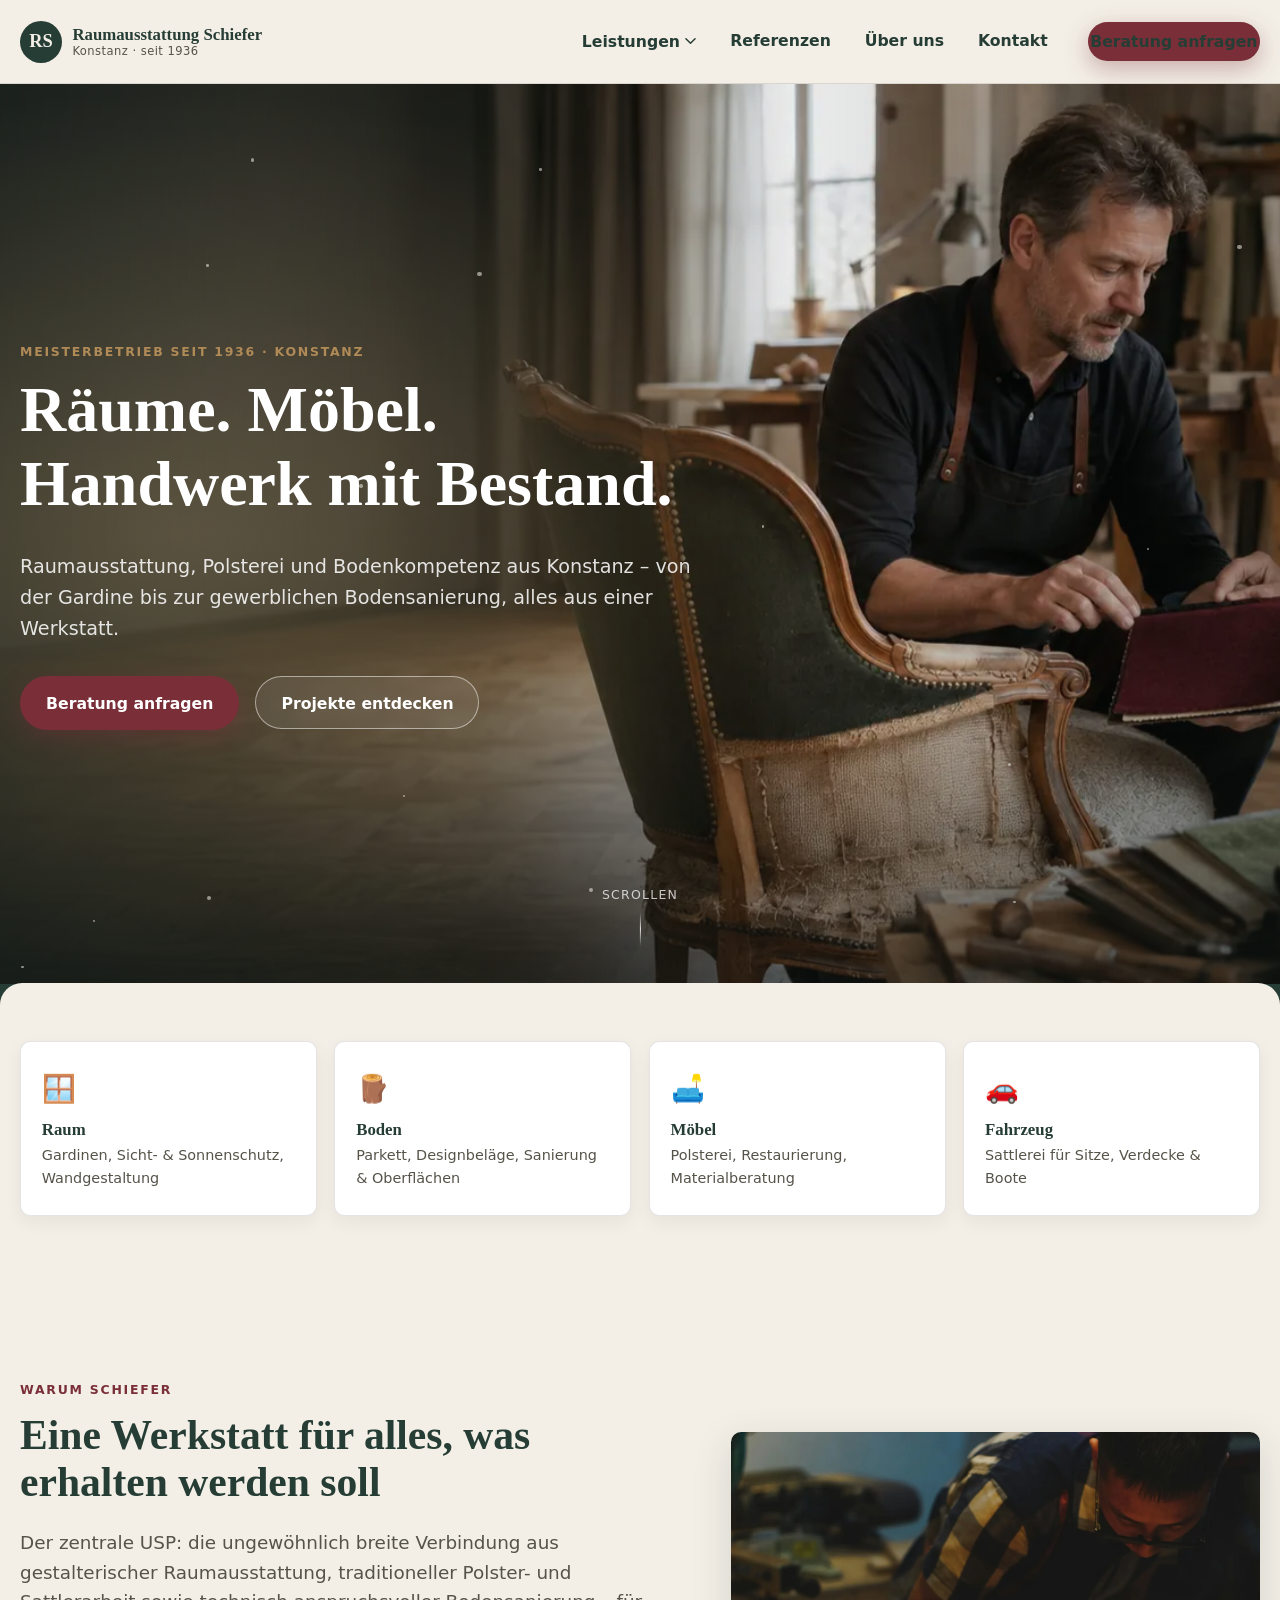
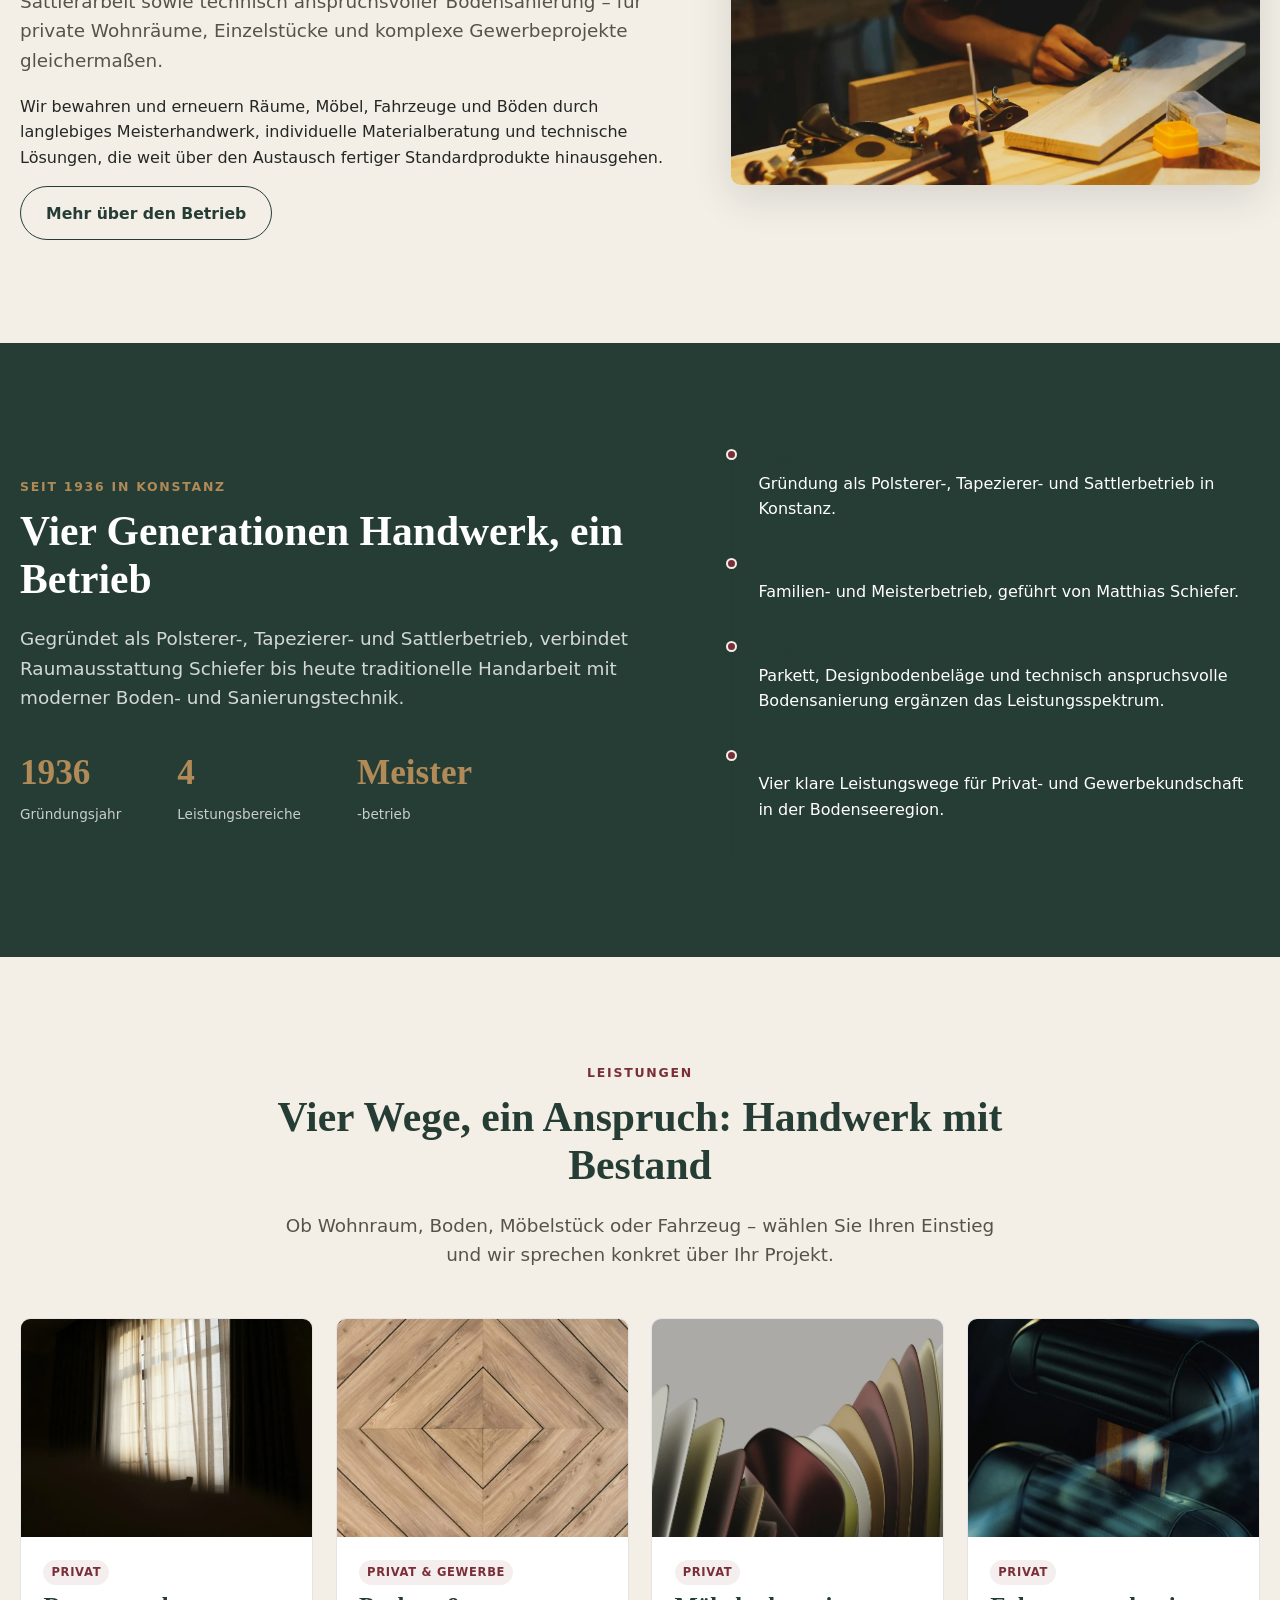
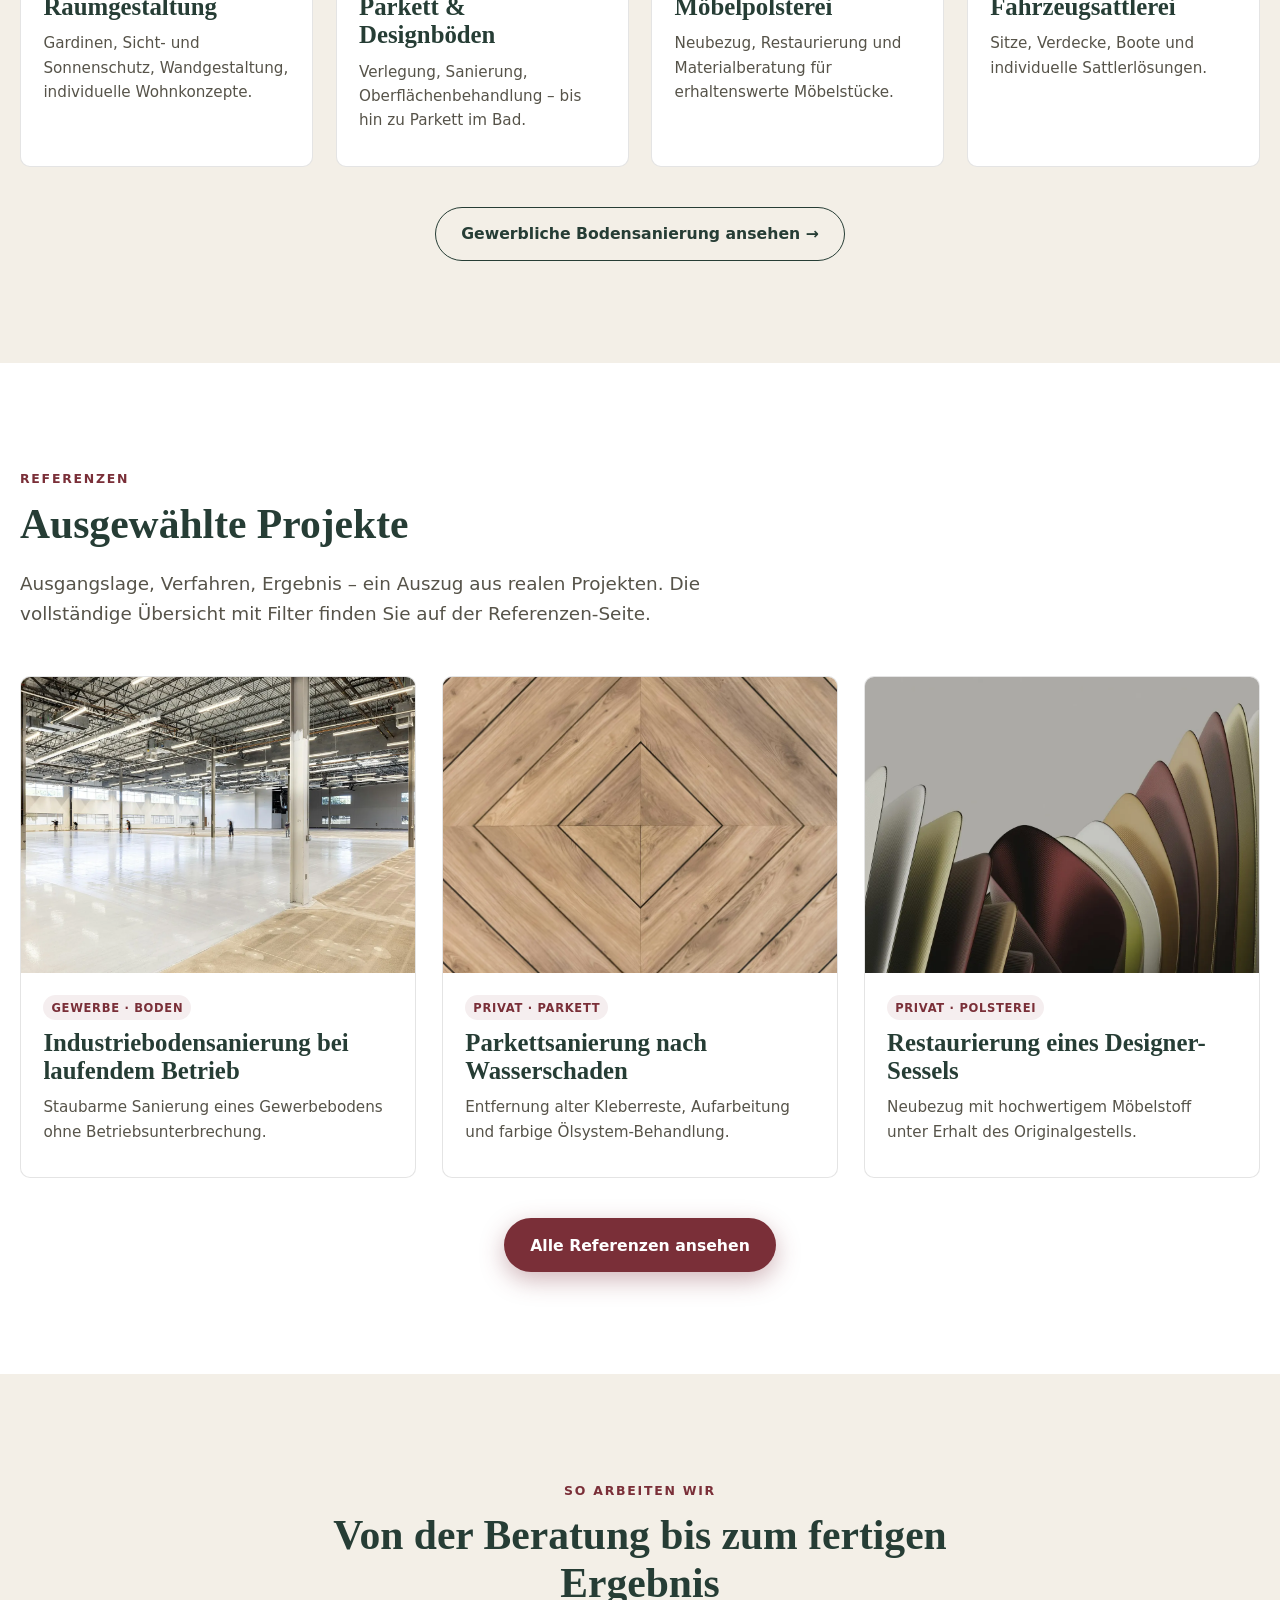
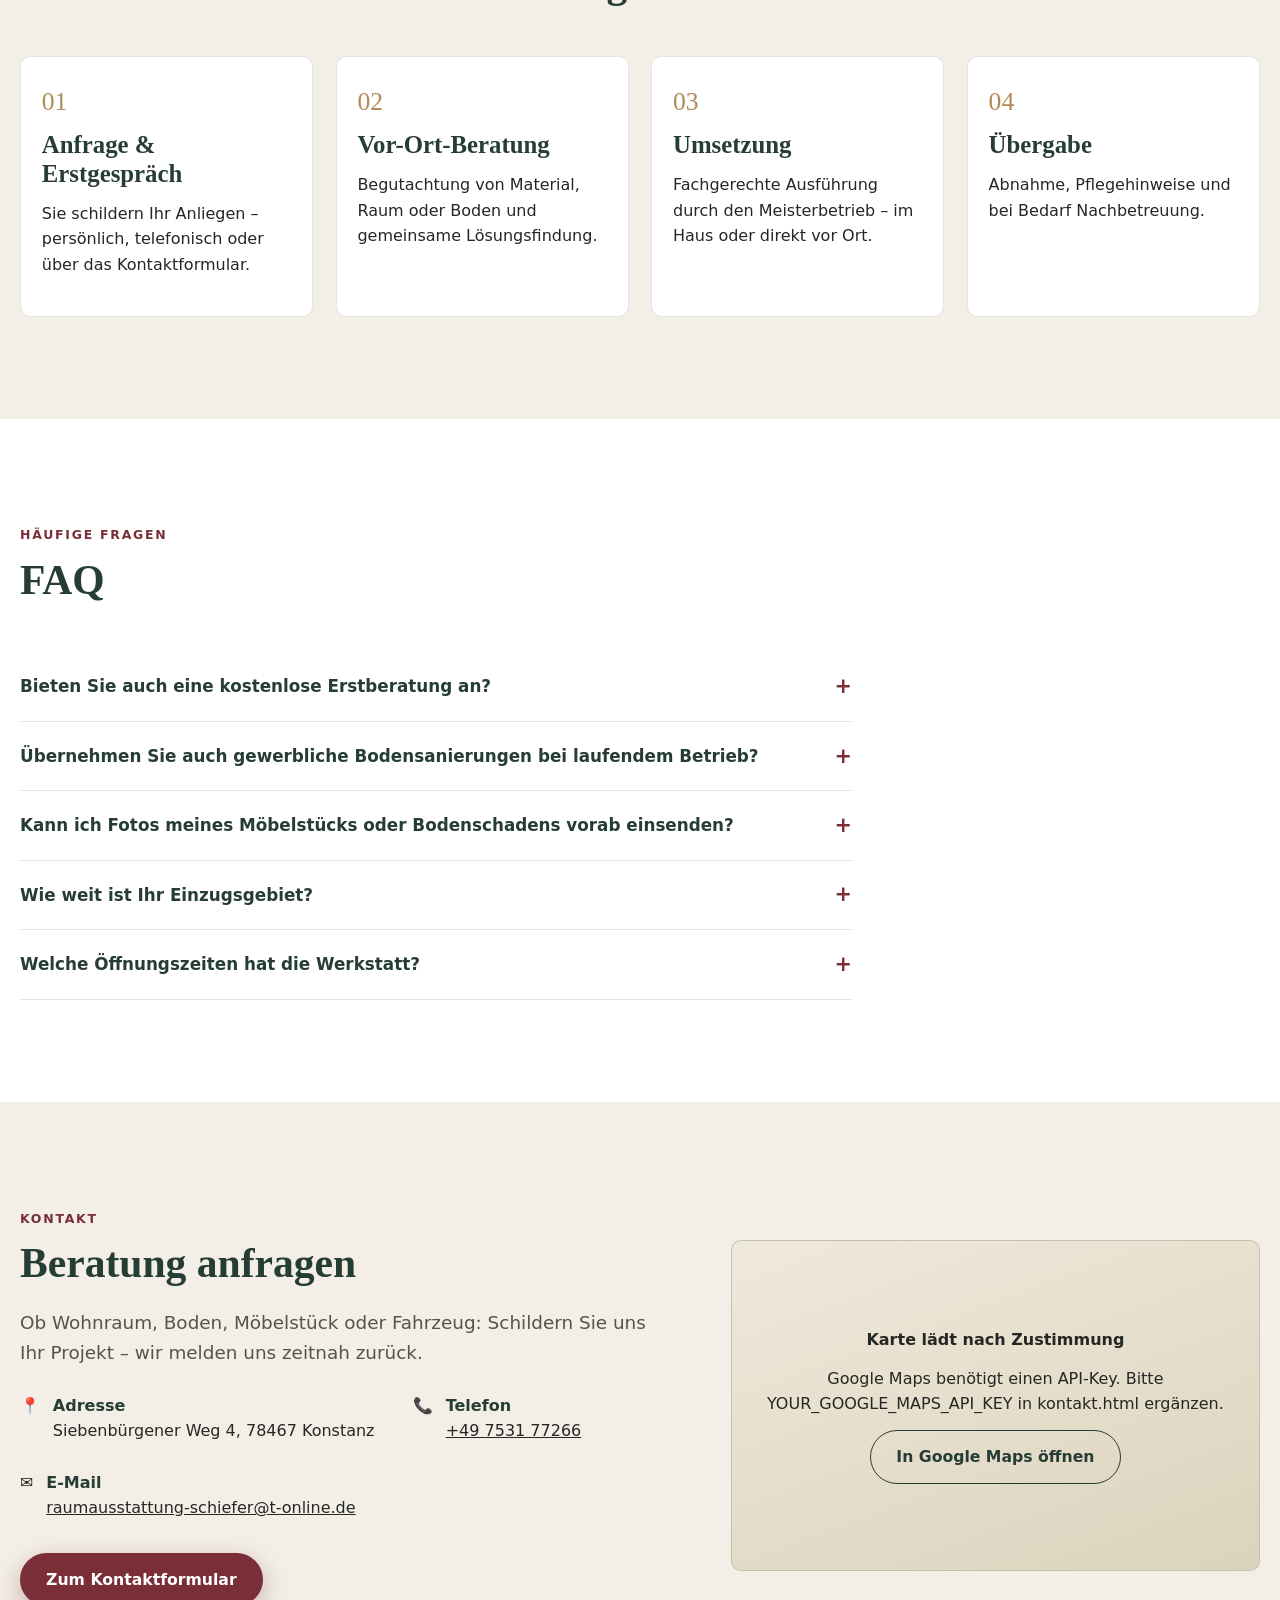
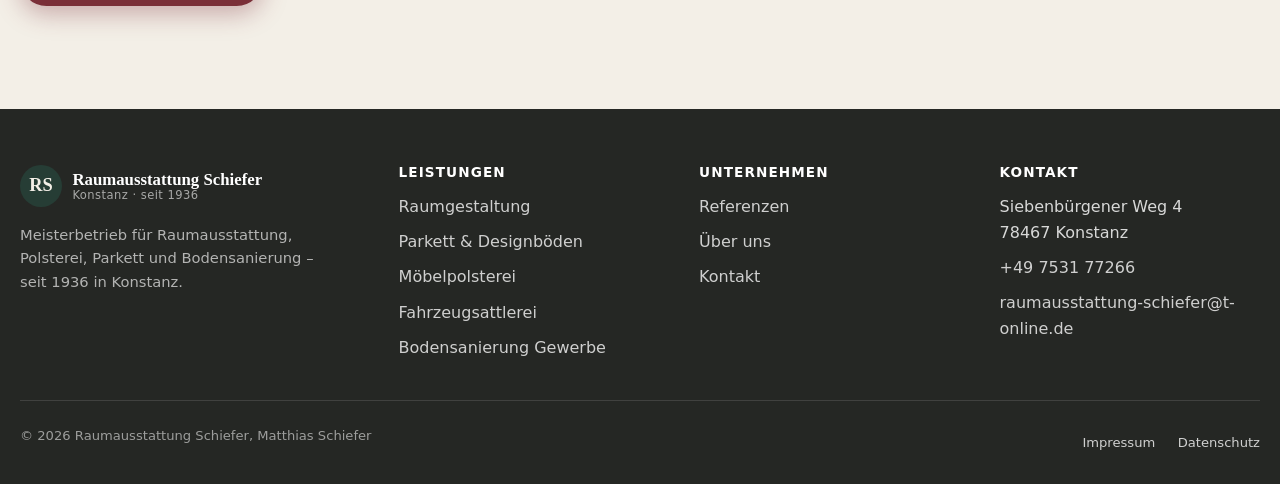
==== index.html @ 358d0078 "Initial commit: Raumausstattung Schiefer Website Statische Website (HTML/CSS/Vanilla JS) für Raumaus" ====
<!doctype html>
<html lang="de">
<head>
<meta charset="UTF-8">
<meta name="viewport" content="width=device-width, initial-scale=1">
<title>Raumausstattung Schiefer Konstanz | Raum, Boden, Polsterei &amp; Fahrzeug seit 1936</title>
<meta name="description" content="Meisterbetrieb in Konstanz seit 1936: Raumausstattung, Parkett &amp; Designböden, Möbelpolsterei, Fahrzeugsattlerei und Bodensanierung für Gewerbe. Beratung anfragen.">
<link rel="canonical" href="https://raumausstattung-schiefer.aurora-innovations.de/">
<meta property="og:type" content="website">
<meta property="og:title" content="Raumausstattung Schiefer Konstanz | Handwerk mit Bestand seit 1936">
<meta property="og:description" content="Raumausstattung, Parkett &amp; Designböden, Möbelpolsterei, Fahrzeugsattlerei und Bodensanierung für Gewerbe – aus Konstanz, seit 1936.">
<meta property="og:url" content="https://raumausstattung-schiefer.aurora-innovations.de/">
<meta property="og:image" content="https://raumausstattung-schiefer.aurora-innovations.de/assets/img/hero-werkstatt.webp">
<meta property="og:locale" content="de_DE">
<meta name="theme-color" content="#263D35">
<link rel="stylesheet" href="css/style.css">
<script type="application/ld+json">
{
  "@context": "https://schema.org",
  "@type": "LocalBusiness",
  "name": "Raumausstattung Schiefer",
  "founder": "Matthias Schiefer",
  "foundingDate": "1936",
  "image": "https://raumausstattung-schiefer.aurora-innovations.de/assets/img/hero-werkstatt.webp",
  "url": "https://raumausstattung-schiefer.aurora-innovations.de/",
  "telephone": "+49 7531 77266",
  "email": "raumausstattung-schiefer@t-online.de",
  "address": {
    "@type": "PostalAddress",
    "streetAddress": "Siebenbürgener Weg 4",
    "postalCode": "78467",
    "addressLocality": "Konstanz",
    "addressCountry": "DE"
  },
  "priceRange": "$$",
  "areaServed": "Konstanz und Bodenseeregion"
}
</script>
</head>
<body>
<a class="skip-link" href="#main">Zum Inhalt springen</a>

<header class="site-header">
  <div class="container">
    <a class="brand" href="index.html" aria-label="Raumausstattung Schiefer – Startseite">
      <span class="brand-mark" aria-hidden="true">RS</span>
      <span class="brand-text"><strong>Raumausstattung Schiefer</strong><span>Konstanz · seit 1936</span></span>
    </a>
    <nav class="main-nav" id="primary-navigation" data-open="false" aria-label="Hauptnavigation">
      <div class="nav-inner">
        <ul>
          <li class="nav-dropdown" data-open="false">
            <button type="button" class="nav-dropdown-toggle" aria-expanded="false" aria-controls="leistungen-panel">
              Leistungen
              <svg viewBox="0 0 12 8" aria-hidden="true"><path d="M1 1l5 5 5-5" fill="none" stroke="currentColor" stroke-width="1.6" stroke-linecap="round" stroke-linejoin="round"/></svg>
            </button>
            <ul class="nav-dropdown-panel" id="leistungen-panel">
              <li><a href="raumgestaltung.html">Raumgestaltung</a></li>
              <li><a href="parkett-designboeden.html">Parkett &amp; Designböden</a></li>
              <li><a href="moebelpolsterei.html">Möbelpolsterei</a></li>
              <li><a href="fahrzeugsattlerei.html">Fahrzeugsattlerei</a></li>
              <li><a href="bodensanierung-gewerbe.html">Bodensanierung für Gewerbe</a></li>
            </ul>
          </li>
          <li><a href="referenzen.html">Referenzen</a></li>
          <li><a href="ueber-uns.html">Über uns</a></li>
          <li><a href="kontakt.html">Kontakt</a></li>
        </ul>
        <div class="nav-cta"><a class="btn btn-primary" href="kontakt.html">Beratung anfragen</a></div>
      </div>
    </nav>
    <button type="button" class="nav-toggle" aria-expanded="false" aria-controls="primary-navigation" aria-label="Menü öffnen"><span></span></button>
  </div>
</header>

<main id="main">

  <!-- ===================== HERO ===================== -->
  <section class="hero" data-hero aria-label="Einführung">
    <div class="hero-stage">
      <div class="hero-media">
        <picture>
          <source srcset="assets/img/hero-werkstatt-mobile.webp" media="(max-width: 780px)">
          <source srcset="assets/img/hero-werkstatt.webp" type="image/webp">
          <img src="assets/img/hero-werkstatt.png" alt="Ein Raumausstatter bespricht mit einer Kundin Stoffmuster an einem handwerklich aufgearbeiteten Sessel in einer lichtdurchfluteten Werkstatt mit Parkettboden." width="1672" height="941" fetchpriority="high">
        </picture>
      </div>
      <div class="hero-scrim" aria-hidden="true"></div>
      <div class="hero-lightsweep" aria-hidden="true"></div>
      <div class="hero-particles" aria-hidden="true"></div>

      <div class="hero-content">
        <div class="container">
          <div class="hero-text">
            <span class="eyebrow">Meisterbetrieb seit 1936 · Konstanz</span>
            <h1>Räume. Möbel. Handwerk mit Bestand.</h1>
            <p class="lede">Raumausstattung, Polsterei und Bodenkompetenz aus Konstanz – von der Gardine bis zur gewerblichen Bodensanierung, alles aus einer Werkstatt.</p>
            <div class="hero-actions">
              <a class="btn btn-primary" href="kontakt.html">Beratung anfragen</a>
              <a class="btn btn-on-dark" href="referenzen.html">Projekte entdecken</a>
            </div>
          </div>
        </div>
      </div>

      <div class="hero-scroll-cue" aria-hidden="true">
        <span>Scrollen</span>
        <span class="line"></span>
      </div>
    </div>

    <div class="hero-entries">
      <div class="container">
        <div class="entry-grid">
          <a class="entry-card" href="raumgestaltung.html">
            <span class="icon" aria-hidden="true">🪟</span>
            <h3>Raum</h3>
            <p>Gardinen, Sicht- &amp; Sonnenschutz, Wandgestaltung</p>
          </a>
          <a class="entry-card" href="parkett-designboeden.html">
            <span class="icon" aria-hidden="true">🪵</span>
            <h3>Boden</h3>
            <p>Parkett, Designbeläge, Sanierung &amp; Oberflächen</p>
          </a>
          <a class="entry-card" href="moebelpolsterei.html">
            <span class="icon" aria-hidden="true">🛋️</span>
            <h3>Möbel</h3>
            <p>Polsterei, Restaurierung, Materialberatung</p>
          </a>
          <a class="entry-card" href="fahrzeugsattlerei.html">
            <span class="icon" aria-hidden="true">🚗</span>
            <h3>Fahrzeug</h3>
            <p>Sattlerei für Sitze, Verdecke &amp; Boote</p>
          </a>
        </div>
      </div>
    </div>
  </section>

  <!-- ===================== USP / MISSION ===================== -->
  <section aria-labelledby="mission-heading">
    <div class="container grid-2">
      <div>
        <span class="eyebrow">Warum Schiefer</span>
        <h2 id="mission-heading">Eine Werkstatt für alles, was erhalten werden soll</h2>
        <p class="lede">Der zentrale USP: die ungewöhnlich breite Verbindung aus gestalterischer Raumausstattung, traditioneller Polster- und Sattlerarbeit sowie technisch anspruchsvoller Bodensanierung – für private Wohnräume, Einzelstücke und komplexe Gewerbeprojekte gleichermaßen.</p>
        <p>Wir bewahren und erneuern Räume, Möbel, Fahrzeuge und Böden durch langlebiges Meisterhandwerk, individuelle Materialberatung und technische Lösungen, die weit über den Austausch fertiger Standardprodukte hinausgehen.</p>
        <a class="btn btn-secondary" href="ueber-uns.html">Mehr über den Betrieb</a>
      </div>
      <div class="media-col">
        <img src="assets/img/werkstatt-handwerk.webp" alt="Werkbank mit Holzwerkzeug in einer Schreiner- und Polsterwerkstatt" width="1600" height="1066" loading="lazy">
      </div>
    </div>
  </section>

  <!-- ===================== HISTORIE / STATS ===================== -->
  <section class="band" aria-labelledby="historie-heading">
    <div class="container grid-2">
      <div>
        <span class="eyebrow" style="color: var(--color-messing);">Seit 1936 in Konstanz</span>
        <h2 id="historie-heading">Vier Generationen Handwerk, ein Betrieb</h2>
        <p class="lede">Gegründet als Polsterer-, Tapezierer- und Sattlerbetrieb, verbindet Raumausstattung Schiefer bis heute traditionelle Handarbeit mit moderner Boden- und Sanierungstechnik.</p>
        <div class="stat-row">
          <div class="stat"><strong>1936</strong><span>Gründungsjahr</span></div>
          <div class="stat"><strong>4</strong><span>Leistungsbereiche</span></div>
          <div class="stat"><strong>Meister</strong><span>-betrieb</span></div>
        </div>
      </div>
      <ul class="timeline">
        <li><strong>1936</strong>Gründung als Polsterer-, Tapezierer- und Sattlerbetrieb in Konstanz.</li>
        <li><strong>Bis heute</strong>Familien- und Meisterbetrieb, geführt von Matthias Schiefer.</li>
        <li><strong>Erweiterung</strong>Parkett, Designbodenbeläge und technisch anspruchsvolle Bodensanierung ergänzen das Leistungsspektrum.</li>
        <li><strong>Heute</strong>Vier klare Leistungswege für Privat- und Gewerbekundschaft in der Bodenseeregion.</li>
      </ul>
    </div>
  </section>

  <!-- ===================== LEISTUNGEN ÜBERSICHT ===================== -->
  <section aria-labelledby="leistungen-heading">
    <div class="container">
      <div class="section-head center">
        <span class="eyebrow">Leistungen</span>
        <h2 id="leistungen-heading">Vier Wege, ein Anspruch: Handwerk mit Bestand</h2>
        <p class="lede" style="margin-inline:auto;">Ob Wohnraum, Boden, Möbelstück oder Fahrzeug – wählen Sie Ihren Einstieg und wir sprechen konkret über Ihr Projekt.</p>
      </div>
      <div class="grid-4">
        <a class="card" href="raumgestaltung.html">
          <img src="assets/img/raumgestaltung-vorhang.webp" alt="Sonnenlicht fällt durch transparente Gardinen in einem Wohnraum" width="1600" height="1066" loading="lazy">
          <div class="card-body">
            <span class="card-tag">Privat</span>
            <h3>Raumgestaltung</h3>
            <p>Gardinen, Sicht- und Sonnenschutz, Wandgestaltung, individuelle Wohnkonzepte.</p>
          </div>
        </a>
        <a class="card" href="parkett-designboeden.html">
          <img src="assets/img/parkett-detail.webp" alt="Detailaufnahme eines gepflegten Parkettbodens im Fischgrätmuster" width="1600" height="2400" loading="lazy">
          <div class="card-body">
            <span class="card-tag">Privat &amp; Gewerbe</span>
            <h3>Parkett &amp; Designböden</h3>
            <p>Verlegung, Sanierung, Oberflächenbehandlung – bis hin zu Parkett im Bad.</p>
          </div>
        </a>
        <a class="card" href="moebelpolsterei.html">
          <img src="assets/img/polsterei-stoffmuster.webp" alt="Ausgebreitete Stoffmuster in warmen Farbtönen für die Möbelpolsterei" width="1600" height="900" loading="lazy">
          <div class="card-body">
            <span class="card-tag">Privat</span>
            <h3>Möbelpolsterei</h3>
            <p>Neubezug, Restaurierung und Materialberatung für erhaltenswerte Möbelstücke.</p>
          </div>
        </a>
        <a class="card" href="fahrzeugsattlerei.html">
          <img src="assets/img/fahrzeugsattlerei-leder.webp" alt="Detailaufnahme eines Leder-Fahrzeugsitzes mit Holzintarsie" width="1600" height="2400" loading="lazy">
          <div class="card-body">
            <span class="card-tag">Privat</span>
            <h3>Fahrzeugsattlerei</h3>
            <p>Sitze, Verdecke, Boote und individuelle Sattlerlösungen.</p>
          </div>
        </a>
      </div>
      <div class="text-center" style="margin-top:2.5rem;">
        <a class="btn btn-secondary" href="bodensanierung-gewerbe.html">Gewerbliche Bodensanierung ansehen →</a>
      </div>
    </div>
  </section>

  <!-- ===================== AUSGEWÄHLTE PROJEKTE ===================== -->
  <section class="band-alt" aria-labelledby="projekte-heading">
    <div class="container">
      <div class="section-head">
        <span class="eyebrow">Referenzen</span>
        <h2 id="projekte-heading">Ausgewählte Projekte</h2>
        <p class="lede">Ausgangslage, Verfahren, Ergebnis – ein Auszug aus realen Projekten. Die vollständige Übersicht mit Filter finden Sie auf der Referenzen-Seite.</p>
      </div>
      <div class="grid-3">
        <div class="card">
          <img src="assets/img/bodensanierung-gewerbe.webp" alt="Leerer, sanierter Gewerbeboden mit glatter Oberfläche in einer Halle" width="1600" height="1067" loading="lazy">
          <div class="card-body">
            <span class="card-tag">Gewerbe · Boden</span>
            <h3>Industriebodensanierung bei laufendem Betrieb</h3>
            <p>Staubarme Sanierung eines Gewerbebodens ohne Betriebsunterbrechung.</p>
          </div>
        </div>
        <div class="card">
          <img src="assets/img/parkett-detail.webp" alt="Saniertes Parkett mit gleichmäßiger Oberflächenbehandlung" width="1600" height="2400" loading="lazy">
          <div class="card-body">
            <span class="card-tag">Privat · Parkett</span>
            <h3>Parkettsanierung nach Wasserschaden</h3>
            <p>Entfernung alter Kleberreste, Aufarbeitung und farbige Ölsystem-Behandlung.</p>
          </div>
        </div>
        <div class="card">
          <img src="assets/img/polsterei-stoffmuster.webp" alt="Stoffmuster für die Neubespannung eines klassischen Sessels" width="1600" height="900" loading="lazy">
          <div class="card-body">
            <span class="card-tag">Privat · Polsterei</span>
            <h3>Restaurierung eines Designer-Sessels</h3>
            <p>Neubezug mit hochwertigem Möbelstoff unter Erhalt des Originalgestells.</p>
          </div>
        </div>
      </div>
      <div class="text-center" style="margin-top:2.5rem;">
        <a class="btn btn-primary" href="referenzen.html">Alle Referenzen ansehen</a>
      </div>
    </div>
  </section>

  <!-- ===================== ABLAUF ===================== -->
  <section aria-labelledby="ablauf-heading">
    <div class="container">
      <div class="section-head center">
        <span class="eyebrow">So arbeiten wir</span>
        <h2 id="ablauf-heading">Von der Beratung bis zum fertigen Ergebnis</h2>
      </div>
      <div class="steps">
        <div class="step"><h3>Anfrage &amp; Erstgespräch</h3><p>Sie schildern Ihr Anliegen – persönlich, telefonisch oder über das Kontaktformular.</p></div>
        <div class="step"><h3>Vor-Ort-Beratung</h3><p>Begutachtung von Material, Raum oder Boden und gemeinsame Lösungsfindung.</p></div>
        <div class="step"><h3>Umsetzung</h3><p>Fachgerechte Ausführung durch den Meisterbetrieb – im Haus oder direkt vor Ort.</p></div>
        <div class="step"><h3>Übergabe</h3><p>Abnahme, Pflegehinweise und bei Bedarf Nachbetreuung.</p></div>
      </div>
    </div>
  </section>

  <!-- ===================== FAQ ===================== -->
  <section class="band-alt" aria-labelledby="faq-heading">
    <div class="container">
      <div class="section-head">
        <span class="eyebrow">Häufige Fragen</span>
        <h2 id="faq-heading">FAQ</h2>
      </div>
      <div class="faq-list">
        <details class="faq-item">
          <summary>Bieten Sie auch eine kostenlose Erstberatung an?<span class="plus" aria-hidden="true">+</span></summary>
          <p>Ein erstes telefonisches oder persönliches Gespräch zur Einschätzung Ihres Anliegens ist möglich. Details und Konditionen zur Vor-Ort-Beratung klären wir individuell im Erstkontakt.</p>
        </details>
        <details class="faq-item">
          <summary>Übernehmen Sie auch gewerbliche Bodensanierungen bei laufendem Betrieb?<span class="plus" aria-hidden="true">+</span></summary>
          <p>Ja, staubarme und teils abschnittsweise Sanierungsverfahren ermöglichen Arbeiten bei laufendem Geschäftsbetrieb. Details besprechen wir im Rahmen der <a href="bodensanierung-gewerbe.html">gewerblichen Bodensanierung</a>.</p>
        </details>
        <details class="faq-item">
          <summary>Kann ich Fotos meines Möbelstücks oder Bodenschadens vorab einsenden?<span class="plus" aria-hidden="true">+</span></summary>
          <p>Ja, im <a href="kontakt.html">Kontaktformular</a> steht ein optionales Upload-Feld für Fotos oder Pläne zur Verfügung.</p>
        </details>
        <details class="faq-item">
          <summary>Wie weit ist Ihr Einzugsgebiet?<span class="plus" aria-hidden="true">+</span></summary>
          <p>Unser Schwerpunkt liegt in Konstanz und der Bodenseeregion. Größere Gewerbeprojekte besprechen wir auf Anfrage auch überregional.</p>
        </details>
        <details class="faq-item">
          <summary>Welche Öffnungszeiten hat die Werkstatt?<span class="plus" aria-hidden="true">+</span></summary>
          <p>Termine vereinbaren wir nach individueller Absprache. Verbindliche Öffnungszeiten befinden sich aktuell in Abstimmung – bitte rufen Sie uns an oder nutzen Sie das Kontaktformular.</p>
        </details>
      </div>
    </div>
  </section>

  <!-- ===================== KONTAKT / MAP TEASER ===================== -->
  <section aria-labelledby="kontakt-teaser-heading">
    <div class="container grid-2">
      <div>
        <span class="eyebrow">Kontakt</span>
        <h2 id="kontakt-teaser-heading">Beratung anfragen</h2>
        <p class="lede">Ob Wohnraum, Boden, Möbelstück oder Fahrzeug: Schildern Sie uns Ihr Projekt – wir melden uns zeitnah zurück.</p>
        <div class="contact-strip" style="margin:1.6rem 0 2rem;">
          <div class="item">
            <span aria-hidden="true">📍</span>
            <div><strong>Adresse</strong>Siebenbürgener Weg 4, 78467 Konstanz</div>
          </div>
          <div class="item">
            <span aria-hidden="true">📞</span>
            <div><strong>Telefon</strong><a href="tel:+4975317 7266">+49 7531 77266</a></div>
          </div>
          <div class="item">
            <span aria-hidden="true">✉️</span>
            <div><strong>E-Mail</strong><a href="mailto:raumausstattung-schiefer@t-online.de">raumausstattung-schiefer@t-online.de</a></div>
          </div>
        </div>
        <a class="btn btn-primary" href="kontakt.html">Zum Kontaktformular</a>
      </div>
      <div class="map-frame">
        <!-- Google Maps: PLATZHALTER – benötigt Google Maps API-Key des Kunden -->
        <div class="map-fallback">
          <strong>Karte lädt nach Zustimmung</strong>
          <p style="margin:0;">Google Maps benötigt einen API-Key. Bitte YOUR_GOOGLE_MAPS_API_KEY in kontakt.html ergänzen.</p>
          <a class="btn btn-secondary" href="https://www.google.com/maps/search/?api=1&query=Raumausstattung+Schiefer+Siebenb%C3%BCrgener+Weg+4+78467+Konstanz" target="_blank" rel="noopener">In Google Maps öffnen</a>
        </div>
      </div>
    </div>
  </section>

</main>

<footer class="site-footer">
  <div class="container">
    <div class="footer-grid">
      <div class="footer-brand">
        <a class="brand" href="index.html" style="margin-bottom:1rem;">
          <span class="brand-mark" aria-hidden="true">RS</span>
          <span class="brand-text"><strong style="color:#fff;">Raumausstattung Schiefer</strong><span style="color:rgba(255,255,255,0.6);">Konstanz · seit 1936</span></span>
        </a>
        <p>Meisterbetrieb für Raumausstattung, Polsterei, Parkett und Bodensanierung – seit 1936 in Konstanz.</p>
      </div>
      <div>
        <h4>Leistungen</h4>
        <ul>
          <li><a href="raumgestaltung.html">Raumgestaltung</a></li>
          <li><a href="parkett-designboeden.html">Parkett &amp; Designböden</a></li>
          <li><a href="moebelpolsterei.html">Möbelpolsterei</a></li>
          <li><a href="fahrzeugsattlerei.html">Fahrzeugsattlerei</a></li>
          <li><a href="bodensanierung-gewerbe.html">Bodensanierung Gewerbe</a></li>
        </ul>
      </div>
      <div>
        <h4>Unternehmen</h4>
        <ul>
          <li><a href="referenzen.html">Referenzen</a></li>
          <li><a href="ueber-uns.html">Über uns</a></li>
          <li><a href="kontakt.html">Kontakt</a></li>
        </ul>
      </div>
      <div>
        <h4>Kontakt</h4>
        <ul>
          <li>Siebenbürgener Weg 4<br>78467 Konstanz</li>
          <li><a href="tel:+4975317 7266">+49 7531 77266</a></li>
          <li><a href="mailto:raumausstattung-schiefer@t-online.de">raumausstattung-schiefer@t-online.de</a></li>
        </ul>
      </div>
    </div>
    <div class="footer-bottom">
      <p>&copy; <span data-current-year>2026</span> Raumausstattung Schiefer, Matthias Schiefer</p>
      <ul>
        <li><a href="impressum.html">Impressum</a></li>
        <li><a href="datenschutz.html">Datenschutz</a></li>
      </ul>
    </div>
  </div>
</footer>

<script src="js/main.js"></script>
<script src="js/hero.js"></script>
</body>
</html>
---- css/style.css ----
/* =========================================================
   Raumausstattung Schiefer – Design System
   Palette laut phase2_markenanalyse.md (Relaunch-Empfehlung)
   ========================================================= */

:root {
  --color-leinen: #F3EFE7;
  --color-leinen-rgb: 243, 239, 231;
  --color-nussbaum: #6B4A35;
  --color-wald: #263D35;
  --color-wald-rgb: 38, 61, 53;
  --color-bordeaux: #7A2F38;
  --color-messing: #B08A57;
  --color-graphit: #252724;

  --color-bg: var(--color-leinen);
  --color-bg-elevated: #ffffff;
  --color-text: var(--color-graphit);
  --color-text-muted: #565349;
  --color-accent: var(--color-bordeaux);
  --color-accent-contrast: #ffffff;
  --color-line: rgba(37, 39, 36, 0.12);

  --font-display: "Fraunces", "Iowan Old Style", Georgia, serif;
  --font-body: "Inter", "Segoe UI", system-ui, -apple-system, sans-serif;

  --container-w: 1240px;
  --radius-s: 4px;
  --radius-m: 10px;
  --radius-l: 22px;
  --shadow-soft: 0 12px 40px rgba(37, 39, 36, 0.14);
  --header-h: 84px;

  --ease-standard: cubic-bezier(0.22, 1, 0.36, 1);
}

/* ---------- Reset ---------- */
*, *::before, *::after { box-sizing: border-box; }
html { scroll-behavior: smooth; }
@media (prefers-reduced-motion: reduce) {
  html { scroll-behavior: auto; }
  *, *::before, *::after {
    animation-duration: 0.001ms !important;
    animation-iteration-count: 1 !important;
    transition-duration: 0.001ms !important;
    scroll-behavior: auto !important;
  }
}
body {
  margin: 0;
  background: var(--color-bg);
  color: var(--color-text);
  font-family: var(--font-body);
  font-size: 16px;
  line-height: 1.6;
  -webkit-font-smoothing: antialiased;
}
img { max-width: 100%; height: auto; display: block; }
a { color: inherit; }
h1, h2, h3, h4 { font-family: var(--font-display); font-weight: 600; line-height: 1.15; margin: 0 0 0.5em; color: var(--color-wald); }
h1 { font-size: clamp(2.4rem, 5vw, 4rem); }
h2 { font-size: clamp(1.8rem, 3.4vw, 2.6rem); }
h3 { font-size: clamp(1.25rem, 2vw, 1.55rem); }
p { margin: 0 0 1em; }
ul { padding-left: 1.2em; }
.container {
  width: min(100% - 2.5rem, var(--container-w));
  margin-inline: auto;
}
section { padding: clamp(3.5rem, 8vw, 6.5rem) 0; }

/* focus visibility */
a:focus-visible, button:focus-visible, input:focus-visible, textarea:focus-visible, select:focus-visible, summary:focus-visible {
  outline: 3px solid var(--color-messing);
  outline-offset: 3px;
}

.skip-link {
  position: absolute;
  left: -999px;
  top: 0;
  background: var(--color-wald);
  color: #fff;
  padding: 0.8em 1.2em;
  z-index: 1000;
  border-radius: 0 0 var(--radius-s) 0;
}
.skip-link:focus {
  left: 0;
}

.eyebrow {
  display: inline-block;
  font-family: var(--font-body);
  font-weight: 600;
  letter-spacing: 0.14em;
  text-transform: uppercase;
  font-size: 0.78rem;
  color: var(--color-bordeaux);
  margin-bottom: 0.9em;
}

.lede {
  font-size: 1.15rem;
  color: var(--color-text-muted);
  max-width: 62ch;
}

/* ---------- Buttons ---------- */
.btn {
  display: inline-flex;
  align-items: center;
  gap: 0.5em;
  padding: 0.85em 1.6em;
  border-radius: 999px;
  font-weight: 600;
  font-size: 0.98rem;
  text-decoration: none;
  border: 1.5px solid transparent;
  cursor: pointer;
  transition: transform 0.25s var(--ease-standard), background-color 0.25s, color 0.25s, box-shadow .25s;
  white-space: nowrap;
}
.btn:hover { transform: translateY(-2px); }
.btn-primary {
  background: var(--color-bordeaux);
  color: #fff;
  box-shadow: 0 8px 24px rgba(122, 47, 56, 0.35);
}
.btn-primary:hover { background: #8f3a44; }
.btn-secondary {
  background: transparent;
  color: var(--color-wald);
  border-color: currentColor;
}
.btn-secondary:hover { background: rgba(38, 61, 53, 0.08); }
.btn-on-dark {
  background: rgba(255,255,255,0.08);
  color: #fff;
  border-color: rgba(255,255,255,0.5);
  backdrop-filter: blur(6px);
}
.btn-on-dark:hover { background: rgba(255,255,255,0.18); }
.btn-block { width: 100%; justify-content: center; }

/* ---------- Header ---------- */
.site-header {
  position: sticky;
  top: 0;
  z-index: 500;
  height: var(--header-h);
  display: flex;
  align-items: center;
  background: rgba(var(--color-leinen-rgb), 0.86);
  backdrop-filter: saturate(160%) blur(10px);
  border-bottom: 1px solid var(--color-line);
}
.site-header .container {
  display: flex;
  align-items: center;
  justify-content: space-between;
  gap: 2rem;
}
.brand {
  display: flex;
  align-items: center;
  gap: 0.65em;
  text-decoration: none;
  flex-shrink: 0;
  margin-right: auto;
}
.brand-mark {
  width: 42px;
  height: 42px;
  border-radius: 50%;
  background: var(--color-wald);
  color: var(--color-leinen);
  display: flex;
  align-items: center;
  justify-content: center;
  font-family: var(--font-display);
  font-weight: 600;
  font-size: 1.15rem;
  flex-shrink: 0;
}
.brand-text {
  display: flex;
  flex-direction: column;
  line-height: 1.15;
}
.brand-text strong {
  font-family: var(--font-display);
  font-size: 1.05rem;
  color: var(--color-wald);
  white-space: nowrap;
}
.brand-text span {
  font-size: 0.72rem;
  color: var(--color-text-muted);
  letter-spacing: 0.04em;
  white-space: nowrap;
}

.main-nav {
  display: flex;
  align-items: center;
}
.main-nav .nav-inner {
  display: flex;
  align-items: center;
  gap: clamp(1.5rem, 3vw, 3rem);
}
.main-nav ul {
  list-style: none;
  display: flex;
  align-items: center;
  gap: clamp(1.4rem, 2.4vw, 2.6rem);
  margin: 0;
  padding: 0;
}
.main-nav a {
  text-decoration: none;
  font-weight: 600;
  font-size: 0.98rem;
  color: var(--color-wald);
  white-space: nowrap;
  position: relative;
  padding: 0.4em 0.1em;
}
.main-nav a::after {
  content: "";
  position: absolute;
  left: 0; right: 100%;
  bottom: 0;
  height: 2px;
  background: var(--color-bordeaux);
  transition: right 0.25s var(--ease-standard);
}
.main-nav a:hover::after,
.main-nav a[aria-current="page"]::after { right: 0; }
.main-nav a[aria-current="page"] { color: var(--color-bordeaux); }

.nav-dropdown { position: relative; }
.nav-dropdown-toggle {
  display: inline-flex;
  align-items: center;
  gap: 0.35em;
  background: none;
  border: none;
  font: inherit;
  font-weight: 600;
  font-size: 0.98rem;
  color: var(--color-wald);
  cursor: pointer;
  padding: 0.4em 0.1em;
  white-space: nowrap;
}
.nav-dropdown-toggle svg { width: 0.7em; height: 0.7em; transition: transform .2s var(--ease-standard); }
.nav-dropdown[data-open="true"] .nav-dropdown-toggle svg { transform: rotate(180deg); }
.nav-dropdown-panel {
  position: absolute;
  top: calc(100% + 14px);
  left: 50%;
  transform: translateX(-50%);
  background: var(--color-bg-elevated);
  border-radius: var(--radius-m);
  box-shadow: var(--shadow-soft);
  padding: 0.6rem;
  min-width: 280px;
  list-style: none;
  margin: 0;
  display: grid;
  gap: 0.15rem;
  opacity: 0;
  visibility: hidden;
  translate: 0 6px;
  transition: opacity .2s var(--ease-standard), translate .2s var(--ease-standard), visibility .2s;
}
.nav-dropdown[data-open="true"] .nav-dropdown-panel {
  opacity: 1;
  visibility: visible;
  translate: 0 0;
}
.nav-dropdown-panel a {
  display: block;
  padding: 0.7em 0.9em;
  border-radius: var(--radius-s);
  font-weight: 500;
}
.nav-dropdown-panel a:hover { background: rgba(38,61,53,0.06); }
.nav-dropdown-panel a::after { display: none; }

.nav-cta { flex-shrink: 0; }

.nav-toggle {
  display: none;
  background: none;
  border: 1.5px solid var(--color-wald);
  border-radius: 999px;
  width: 46px;
  height: 46px;
  align-items: center;
  justify-content: center;
  cursor: pointer;
}
.nav-toggle span, .nav-toggle span::before, .nav-toggle span::after {
  content: "";
  display: block;
  width: 18px;
  height: 2px;
  background: var(--color-wald);
  position: relative;
  transition: transform .25s var(--ease-standard), opacity .25s;
}
.nav-toggle span::before { position: absolute; top: -6px; }
.nav-toggle span::after { position: absolute; top: 6px; }
.nav-toggle[aria-expanded="true"] span { background: transparent; }
.nav-toggle[aria-expanded="true"] span::before { transform: translateY(6px) rotate(45deg); }
.nav-toggle[aria-expanded="true"] span::after { transform: translateY(-6px) rotate(-45deg); }

@media (max-width: 880px) {
  .main-nav {
    position: fixed;
    inset: var(--header-h) 0 0 0;
    background: var(--color-bg);
    transform: translateX(100%);
    transition: transform 0.3s var(--ease-standard);
    overflow-y: auto;
    padding: 1.5rem 0 3rem;
  }
  .main-nav[data-open="true"] { transform: translateX(0); }
  .main-nav .nav-inner { display: block; width: min(100% - 2.5rem, 480px); margin-inline: auto; }
  .main-nav ul { flex-direction: column; align-items: stretch; gap: 0.2rem; }
  .main-nav a { display: block; padding: 0.9em 0.2em; font-size: 1.1rem; }
  .nav-dropdown-toggle { width: 100%; justify-content: space-between; padding: 0.9em 0.2em; font-size: 1.1rem; }
  .nav-dropdown-panel {
    position: static;
    transform: none;
    box-shadow: none;
    background: rgba(38,61,53,0.04);
    opacity: 1; visibility: visible; translate: none;
    display: none;
    min-width: 0;
  }
  .nav-dropdown[data-open="true"] .nav-dropdown-panel { display: grid; }
  .nav-cta { margin-top: 1.2rem; }
  .nav-cta .btn { width: 100%; }
  .nav-toggle { display: inline-flex; }
}

/* ---------- Hero ---------- */
.hero {
  position: relative;
  min-height: min(140vh, 1180px);
  overflow: clip;
  background: var(--color-wald);
  color: #fff;
  padding: 0;
}
.hero-stage {
  position: sticky;
  top: 0;
  height: 100svh;
  min-height: 560px;
  display: flex;
  align-items: center;
  overflow: hidden;
}
.hero-media {
  position: absolute;
  inset: -6% -6%;
  z-index: 1;
  will-change: transform;
}
.hero-media picture {
  display: block;
  width: 100%;
  height: 100%;
}
.hero-media img {
  width: 100%;
  height: 100%;
  object-fit: cover;
  object-position: 68% 32%;
}
.hero-scrim {
  position: absolute;
  inset: 0;
  z-index: 2;
  background:
    linear-gradient(90deg, rgba(20,28,25,0.88) 0%, rgba(20,28,25,0.55) 38%, rgba(20,28,25,0.08) 62%, rgba(20,28,25,0.28) 100%),
    linear-gradient(0deg, rgba(15,20,18,0.55) 0%, rgba(15,20,18,0) 32%);
}
.hero-lightsweep {
  position: absolute;
  inset: -20% -40%;
  z-index: 3;
  background: radial-gradient(closest-side, rgba(176,138,87,0.35), rgba(176,138,87,0) 70%);
  mix-blend-mode: screen;
  will-change: transform;
  pointer-events: none;
}
.hero-particles {
  position: absolute;
  inset: 0;
  z-index: 3;
  pointer-events: none;
  will-change: transform;
}
.hero-particles span {
  position: absolute;
  width: var(--s, 4px);
  height: var(--s, 4px);
  border-radius: 50%;
  background: rgba(243, 239, 231, 0.55);
  top: var(--y, 50%);
  left: var(--x, 50%);
  animation: drift var(--dur, 14s) ease-in-out infinite;
  animation-delay: var(--delay, 0s);
}
@keyframes drift {
  0%, 100% { transform: translate(0, 0); opacity: 0.25; }
  50% { transform: translate(10px, -22px); opacity: 0.75; }
}
.hero-content {
  position: relative;
  z-index: 4;
  width: 100%;
}
.hero-content .container { max-width: 1240px; }
.hero-text { max-width: 42rem; }
.hero-text .eyebrow { color: var(--color-messing); }
.hero-text h1 { color: #fff; }
.hero-text .lede { color: rgba(255,255,255,0.86); font-size: 1.2rem; }
.hero-actions { display: flex; flex-wrap: wrap; gap: 1rem; margin-top: 2rem; }
.hero-scroll-cue {
  position: absolute;
  left: 50%;
  bottom: clamp(1.2rem, 4vw, 2.4rem);
  transform: translateX(-50%);
  z-index: 4;
  display: flex;
  flex-direction: column;
  align-items: center;
  gap: 0.5em;
  color: rgba(255,255,255,0.75);
  font-size: 0.78rem;
  letter-spacing: 0.1em;
  text-transform: uppercase;
}
.hero-scroll-cue .line {
  width: 1px; height: 34px;
  background: linear-gradient(rgba(255,255,255,0), rgba(255,255,255,0.9), rgba(255,255,255,0));
  animation: scrollcue 2.2s ease-in-out infinite;
}
@keyframes scrollcue {
  0% { transform: translateY(-10px); opacity: 0; }
  50% { opacity: 1; }
  100% { transform: translateY(10px); opacity: 0; }
}
.hero-entries {
  position: relative;
  z-index: 5;
  background: var(--color-bg);
  border-radius: var(--radius-l) var(--radius-l) 0 0;
  margin-top: -1px;
}
.entry-grid {
  display: grid;
  grid-template-columns: repeat(4, 1fr);
  gap: 1.1rem;
  padding: clamp(2.4rem, 5vw, 3.6rem) 0;
}
.entry-card {
  background: var(--color-bg-elevated);
  border-radius: var(--radius-m);
  padding: 1.6rem 1.3rem;
  text-decoration: none;
  box-shadow: 0 6px 18px rgba(37,39,36,0.06);
  border: 1px solid var(--color-line);
  transition: transform .25s var(--ease-standard), box-shadow .25s;
}
.entry-card:hover { transform: translateY(-4px); box-shadow: var(--shadow-soft); }
.entry-card .icon { font-size: 1.7rem; margin-bottom: 0.6rem; display: block; }
.entry-card h3 { margin-bottom: 0.25em; font-size: 1.05rem; }
.entry-card p { margin: 0; font-size: 0.9rem; color: var(--color-text-muted); }

@media (prefers-reduced-motion: reduce) {
  .hero-media, .hero-lightsweep, .hero-particles { transform: none !important; }
  .hero-particles span, .hero-scroll-cue .line { animation: none; }
}

@media (max-width: 780px) {
  .hero { min-height: auto; }
  .hero-stage { position: relative; height: auto; min-height: 0; padding: 6rem 0 3rem; }
  .hero-media { position: absolute; inset: 0; }
  .hero-media img { object-position: 62% 30%; }
  .entry-grid { grid-template-columns: 1fr 1fr; }
}

/* ---------- Generic sections ---------- */
.section-head {
  max-width: 46rem;
  margin-bottom: clamp(2rem, 4vw, 3rem);
}
.section-head.center { margin-inline: auto; text-align: center; }

.grid-2 { display: grid; grid-template-columns: 1.1fr 0.9fr; gap: clamp(2rem, 5vw, 4rem); align-items: center; }
.grid-3 { display: grid; grid-template-columns: repeat(3, 1fr); gap: 1.6rem; }
.grid-4 { display: grid; grid-template-columns: repeat(4, 1fr); gap: 1.4rem; }
@media (max-width: 980px) {
  .grid-2 { grid-template-columns: 1fr; }
  .grid-3 { grid-template-columns: 1fr 1fr; }
  .grid-4 { grid-template-columns: 1fr 1fr; }
}
@media (max-width: 560px) {
  .grid-3 { grid-template-columns: 1fr; }
  .grid-4 { grid-template-columns: 1fr; }
}

.card {
  display: block;
  background: var(--color-bg-elevated);
  border-radius: var(--radius-m);
  overflow: hidden;
  border: 1px solid var(--color-line);
  text-decoration: none;
  transition: transform .25s var(--ease-standard), box-shadow .25s;
}
.card:hover { transform: translateY(-3px); box-shadow: var(--shadow-soft); }
.card img { aspect-ratio: 4/3; object-fit: cover; }
.card-body { padding: 1.3rem 1.4rem 1.5rem; }
.card-body h3 { margin-bottom: 0.4em; }
.card-body p { color: var(--color-text-muted); font-size: 0.95rem; margin-bottom: 0.6em; }
.card-tag {
  display: inline-block;
  font-size: 0.72rem;
  font-weight: 700;
  letter-spacing: 0.06em;
  text-transform: uppercase;
  color: var(--color-bordeaux);
  background: rgba(122,47,56,0.08);
  padding: 0.3em 0.7em;
  border-radius: 999px;
  margin-bottom: 0.7em;
}

.band {
  background: var(--color-wald);
  color: #fff;
}
.band h2, .band h3 { color: #fff; }
.band .lede { color: rgba(255,255,255,0.8); }

.band-alt { background: var(--color-bg-elevated); }

.stat-row { display: flex; flex-wrap: wrap; gap: clamp(1.6rem, 5vw, 3.5rem); margin-top: 2rem; }
.stat-row .stat strong { display: block; font-family: var(--font-display); font-size: 2.2rem; color: var(--color-messing); }
.stat-row .stat span { font-size: 0.85rem; color: rgba(255,255,255,0.75); }

.timeline { list-style: none; padding: 0; margin: 0; border-left: 2px solid var(--color-line); }
.timeline li { position: relative; padding: 0 0 2rem 1.6rem; }
.timeline li::before {
  content: ""; position: absolute; left: -6.5px; top: 4px;
  width: 11px; height: 11px; border-radius: 50%;
  background: var(--color-bordeaux); border: 2px solid var(--color-bg);
}
.timeline strong { display: block; color: var(--color-wald); font-family: var(--font-display); }

/* ---------- Process steps ---------- */
.steps { counter-reset: step; display: grid; grid-template-columns: repeat(4, 1fr); gap: 1.4rem; }
@media (max-width: 880px) { .steps { grid-template-columns: 1fr 1fr; } }
@media (max-width: 560px) { .steps { grid-template-columns: 1fr; } }
.step { position: relative; padding: 1.6rem 1.3rem 1.4rem; background: var(--color-bg-elevated); border-radius: var(--radius-m); border: 1px solid var(--color-line); }
.step::before {
  counter-increment: step;
  content: counter(step, decimal-leading-zero);
  font-family: var(--font-display);
  font-size: 1.6rem;
  color: var(--color-messing);
  display: block;
  margin-bottom: 0.5rem;
}

/* ---------- FAQ ---------- */
.faq-list { max-width: 52rem; }
.faq-item {
  border-bottom: 1px solid var(--color-line);
  padding: 1.1rem 0;
}
.faq-item summary {
  cursor: pointer;
  list-style: none;
  display: flex;
  align-items: center;
  justify-content: space-between;
  gap: 1rem;
  font-weight: 600;
  color: var(--color-wald);
  font-size: 1.05rem;
}
.faq-item summary::-webkit-details-marker { display: none; }
.faq-item summary .plus { flex-shrink: 0; font-size: 1.3rem; color: var(--color-bordeaux); transition: transform .25s var(--ease-standard); }
.faq-item[open] summary .plus { transform: rotate(45deg); }
.faq-item p { margin: 0.8rem 0 0; color: var(--color-text-muted); }

/* ---------- Forms ---------- */
.form-grid { display: grid; grid-template-columns: 1fr 1fr; gap: 1.1rem; }
@media (max-width: 640px) { .form-grid { grid-template-columns: 1fr; } }
.field { display: flex; flex-direction: column; gap: 0.4em; }
.field.full { grid-column: 1 / -1; }
.field label { font-weight: 600; font-size: 0.9rem; color: var(--color-wald); }
.field .hint { font-size: 0.78rem; color: var(--color-text-muted); font-weight: 400; }
.field input, .field select, .field textarea {
  font: inherit;
  padding: 0.75em 0.9em;
  border-radius: var(--radius-s);
  border: 1.5px solid var(--color-line);
  background: #fff;
  color: var(--color-text);
}
.field input:focus, .field select:focus, .field textarea:focus { border-color: var(--color-bordeaux); }
.field textarea { resize: vertical; min-height: 120px; }
.consent { display: flex; align-items: flex-start; gap: 0.6em; font-size: 0.85rem; color: var(--color-text-muted); }
.consent input { margin-top: 0.3em; }

/* ---------- Notice banners ---------- */
.legal-notice {
  background: #FCEFC7;
  border: 1px solid #E0B94D;
  color: #5C4A12;
  border-radius: var(--radius-m);
  padding: 1rem 1.3rem;
  font-size: 0.92rem;
  margin-bottom: 2rem;
}
.legal-notice strong { display: block; margin-bottom: 0.2em; }

.open-question {
  background: rgba(122,47,56,0.06);
  border: 1px dashed var(--color-bordeaux);
  border-radius: var(--radius-s);
  padding: 0.7em 1em;
  font-size: 0.85rem;
  color: var(--color-bordeaux);
  margin: 0.6em 0;
}

/* ---------- Map ---------- */
.map-frame {
  position: relative;
  border-radius: var(--radius-m);
  overflow: hidden;
  aspect-ratio: 16/10;
  background: #dcd6c8;
  border: 1px solid var(--color-line);
}
.map-frame iframe { width: 100%; height: 100%; border: 0; }
.map-fallback {
  position: absolute; inset: 0;
  display: flex; flex-direction: column; align-items: center; justify-content: center;
  gap: 0.8em; text-align: center; padding: 2rem;
  background: linear-gradient(160deg, #efe9db, #dcd3bd);
}

/* ---------- Footer ---------- */
.site-footer {
  background: var(--color-graphit);
  color: rgba(255,255,255,0.82);
  padding: 3.5rem 0 1.5rem;
}
.footer-grid {
  display: grid;
  grid-template-columns: 1.3fr 1fr 1fr 1fr;
  gap: 2.5rem;
  padding-bottom: 2.5rem;
  border-bottom: 1px solid rgba(255,255,255,0.12);
}
@media (max-width: 880px) { .footer-grid { grid-template-columns: 1fr 1fr; } }
@media (max-width: 560px) { .footer-grid { grid-template-columns: 1fr; } }
.site-footer h4 { color: #fff; font-family: var(--font-body); font-size: 0.85rem; letter-spacing: 0.08em; text-transform: uppercase; margin-bottom: 1em; }
.site-footer ul { list-style: none; padding: 0; margin: 0; display: grid; gap: 0.6em; }
.site-footer a { text-decoration: none; color: rgba(255,255,255,0.78); }
.site-footer a:hover { color: #fff; }
.footer-brand p { color: rgba(255,255,255,0.65); font-size: 0.92rem; max-width: 32ch; }
.footer-bottom {
  display: flex; flex-wrap: wrap; gap: 1rem;
  justify-content: space-between; align-items: center;
  padding-top: 1.5rem; font-size: 0.82rem; color: rgba(255,255,255,0.55);
}
.footer-bottom ul { list-style: none; display: flex; gap: 1.4rem; padding: 0; margin: 0; flex-wrap: wrap; }

/* ---------- Utility ---------- */
.text-center { text-align: center; }
.mt-0 { margin-top: 0; }
.visually-hidden {
  position: absolute; width: 1px; height: 1px; padding: 0; margin: -1px;
  overflow: hidden; clip: rect(0,0,0,0); white-space: nowrap; border: 0;
}
.breadcrumbs { font-size: 0.85rem; color: var(--color-text-muted); margin-bottom: 1.2rem; }
.breadcrumbs a { text-decoration: none; color: var(--color-text-muted); }
.breadcrumbs a:hover { color: var(--color-bordeaux); }

.page-hero {
  padding: clamp(3rem, 8vw, 5rem) 0 2.5rem;
  background: linear-gradient(180deg, rgba(38,61,53,0.05), transparent);
}
.page-hero .eyebrow { color: var(--color-bordeaux); }

.two-col-media {
  display: grid;
  grid-template-columns: 1fr 1fr;
  gap: clamp(1.5rem, 4vw, 3rem);
  align-items: center;
}
.two-col-media.reverse .media-col { order: 2; }
@media (max-width: 880px) {
  .two-col-media { grid-template-columns: 1fr; }
  .two-col-media.reverse .media-col { order: 0; }
}
.media-col img { border-radius: var(--radius-m); box-shadow: var(--shadow-soft); }

.filter-bar {
  display: flex; flex-wrap: wrap; gap: 0.6rem;
  margin-bottom: 2.2rem;
}
.filter-chip {
  border: 1.5px solid var(--color-line);
  background: var(--color-bg-elevated);
  padding: 0.5em 1.1em;
  border-radius: 999px;
  font-size: 0.88rem;
  font-weight: 600;
  cursor: pointer;
  color: var(--color-text-muted);
}
.filter-chip[aria-pressed="true"] {
  background: var(--color-wald);
  border-color: var(--color-wald);
  color: #fff;
}

.contact-strip {
  display: flex; flex-wrap: wrap; gap: 1.6rem 2.4rem;
}
.contact-strip .item { display: flex; gap: 0.8em; align-items: flex-start; }
.contact-strip .item strong { display: block; color: var(--color-wald); }
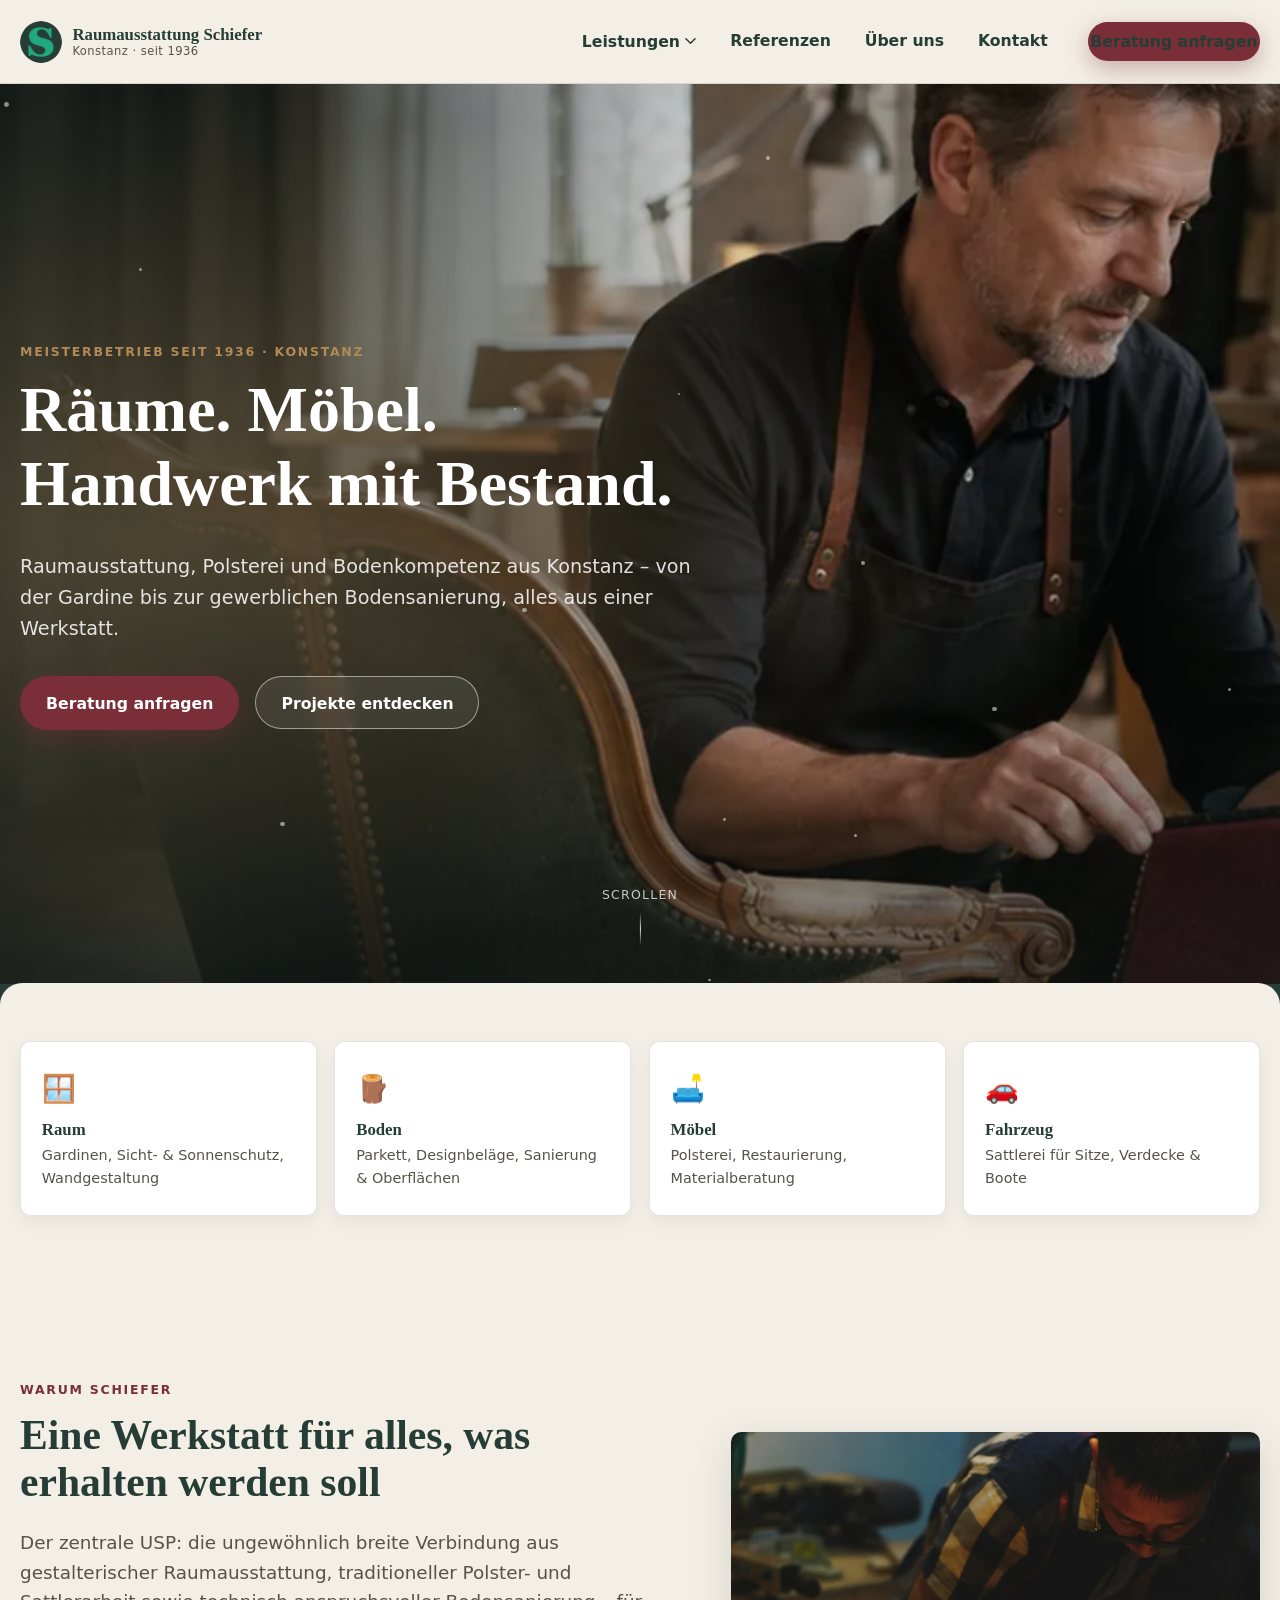
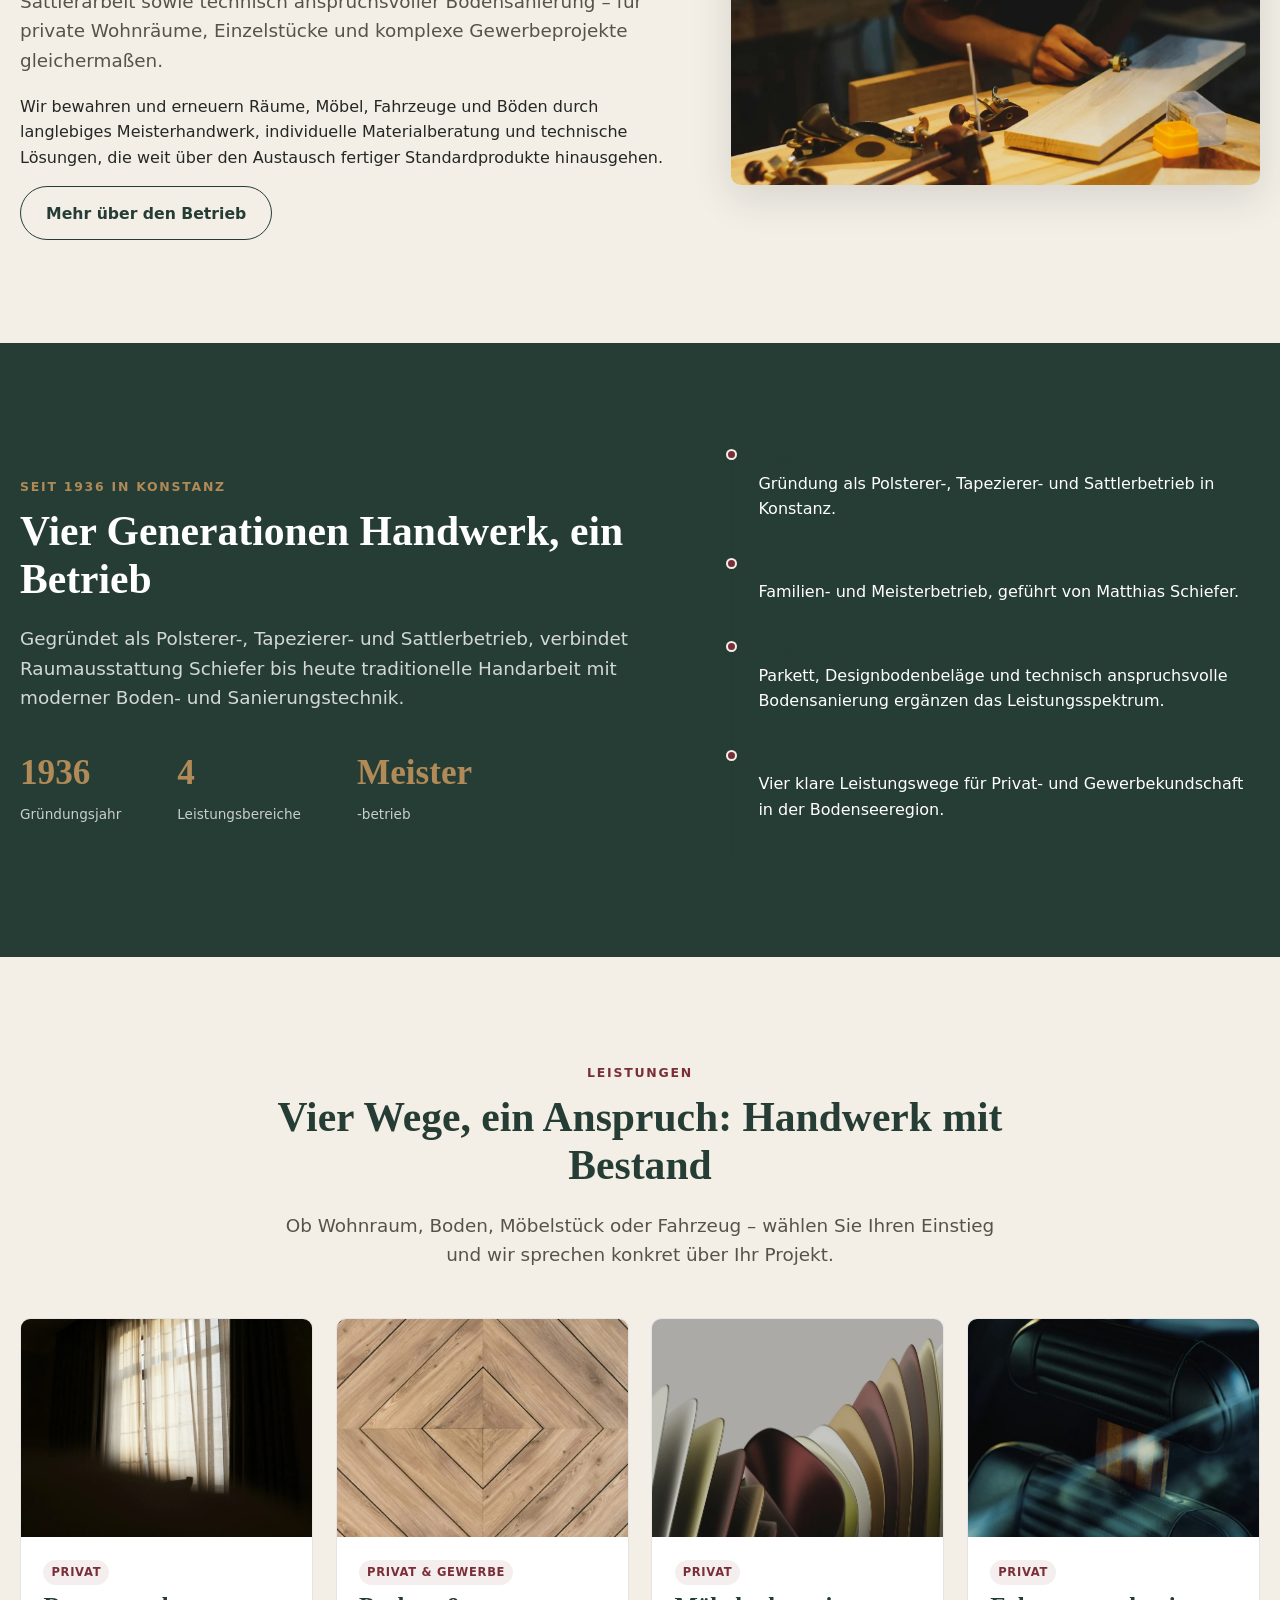
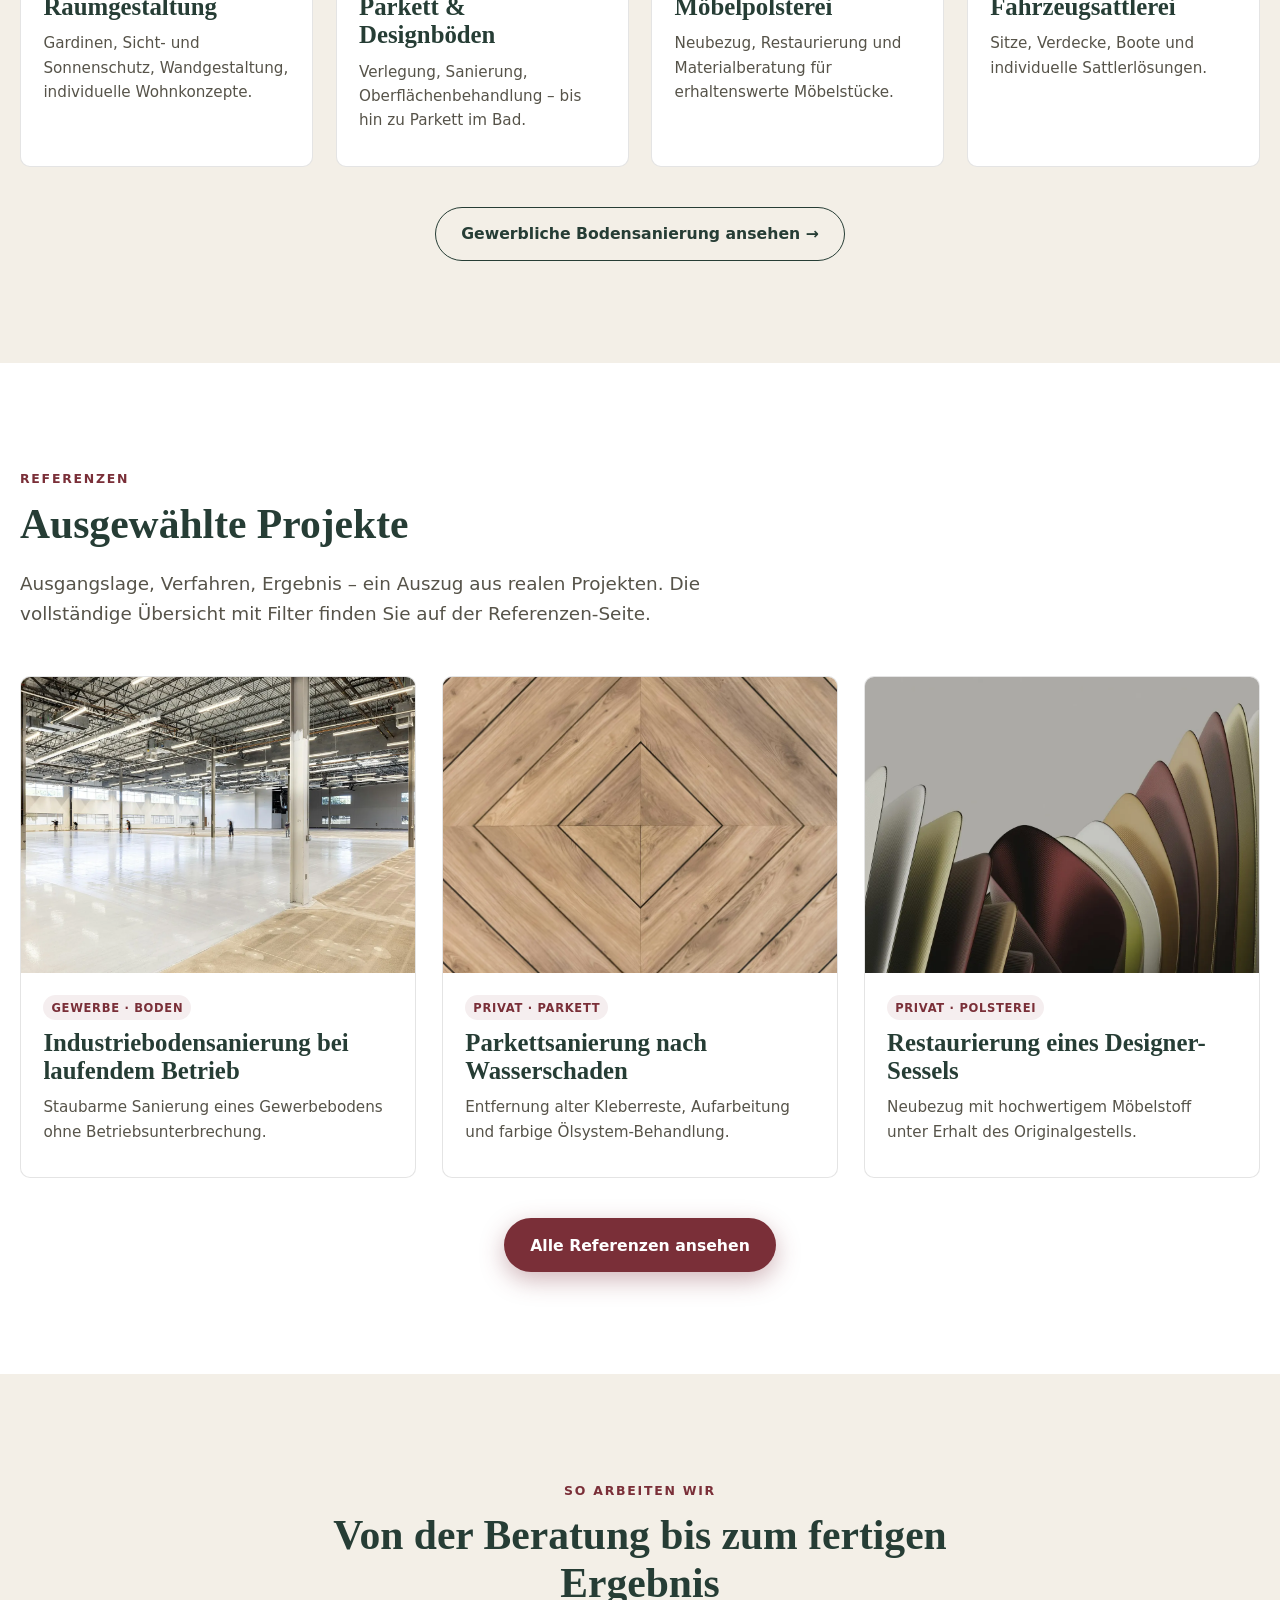
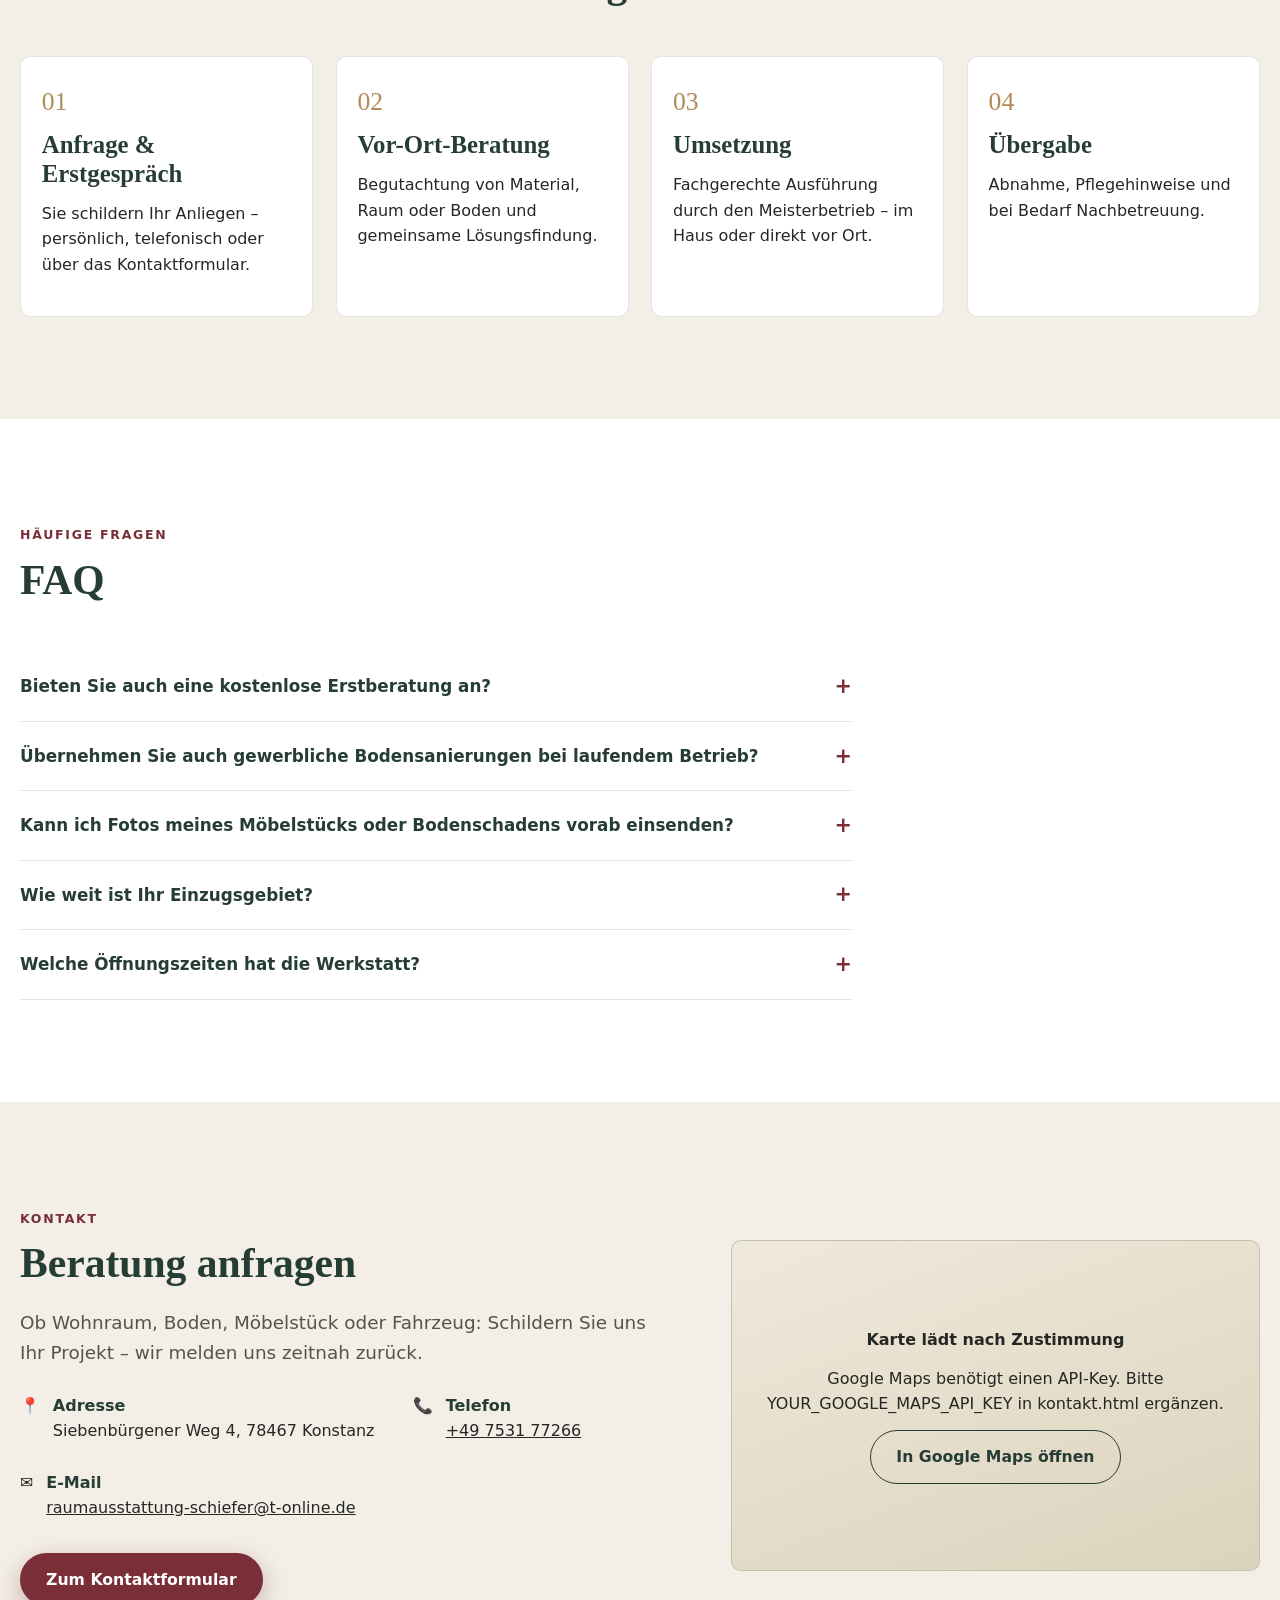
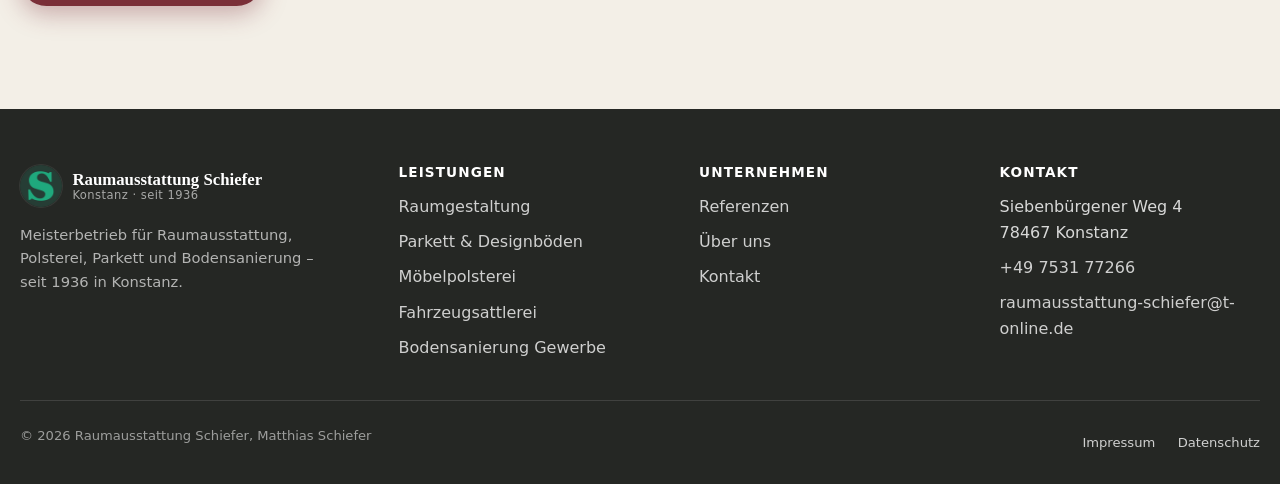
==== commit 36ae88c0: "Add logo and favicon based on client's existing green "S" mark The client's legacy website already s" ====
--- a/index.html
+++ b/index.html
@@ -13,6 +13,10 @@
 <meta property="og:image" content="https://raumausstattung-schiefer.aurora-innovations.de/assets/img/hero-werkstatt.webp">
 <meta property="og:locale" content="de_DE">
 <meta name="theme-color" content="#263D35">
+<link rel="icon" href="favicon.ico" sizes="any">
+<link rel="icon" href="assets/img/logo-mark-192.png" type="image/png" sizes="192x192">
+<link rel="apple-touch-icon" href="assets/img/apple-touch-icon.png">
+<link rel="manifest" href="site.webmanifest">
 <link rel="stylesheet" href="css/style.css">
 <script type="application/ld+json">
 {
@@ -43,7 +47,7 @@
 <header class="site-header">
   <div class="container">
     <a class="brand" href="index.html" aria-label="Raumausstattung Schiefer – Startseite">
-      <span class="brand-mark" aria-hidden="true">RS</span>
+      <img class="brand-mark" src="assets/img/logo-mark-96.png" width="42" height="42" alt="" aria-hidden="true">
       <span class="brand-text"><strong>Raumausstattung Schiefer</strong><span>Konstanz · seit 1936</span></span>
     </a>
     <nav class="main-nav" id="primary-navigation" data-open="false" aria-label="Hauptnavigation">
@@ -352,7 +356,7 @@
     <div class="footer-grid">
       <div class="footer-brand">
         <a class="brand" href="index.html" style="margin-bottom:1rem;">
-          <span class="brand-mark" aria-hidden="true">RS</span>
+          <img class="brand-mark" src="assets/img/logo-mark-96.png" width="42" height="42" alt="" aria-hidden="true">
           <span class="brand-text"><strong style="color:#fff;">Raumausstattung Schiefer</strong><span style="color:rgba(255,255,255,0.6);">Konstanz · seit 1936</span></span>
         </a>
         <p>Meisterbetrieb für Raumausstattung, Polsterei, Parkett und Bodensanierung – seit 1936 in Konstanz.</p>
--- a/css/style.css
+++ b/css/style.css
@@ -173,15 +173,11 @@
   width: 42px;
   height: 42px;
   border-radius: 50%;
-  background: var(--color-wald);
-  color: var(--color-leinen);
-  display: flex;
-  align-items: center;
-  justify-content: center;
-  font-family: var(--font-display);
-  font-weight: 600;
-  font-size: 1.15rem;
   flex-shrink: 0;
+  display: block;
+}
+.footer-brand .brand-mark {
+  box-shadow: 0 0 0 1px rgba(255,255,255,0.08);
 }
 .brand-text {
   display: flex;
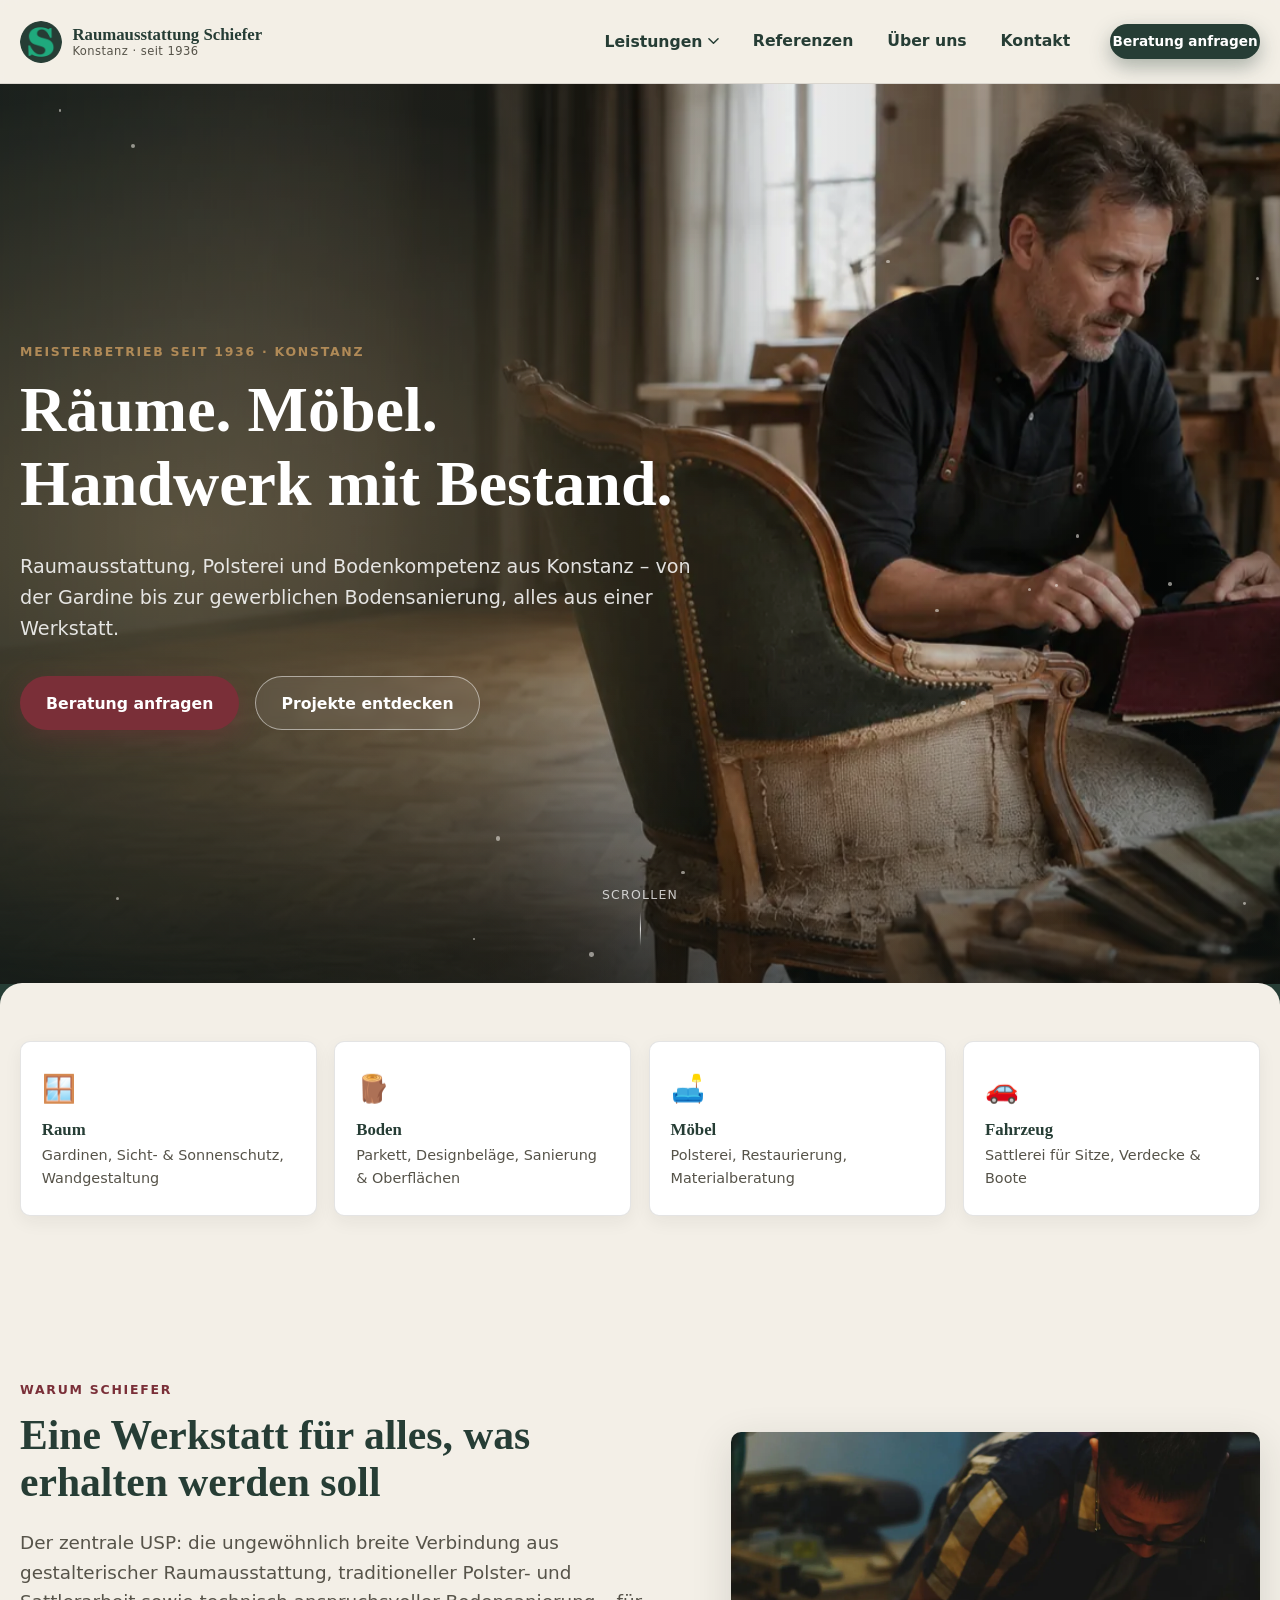
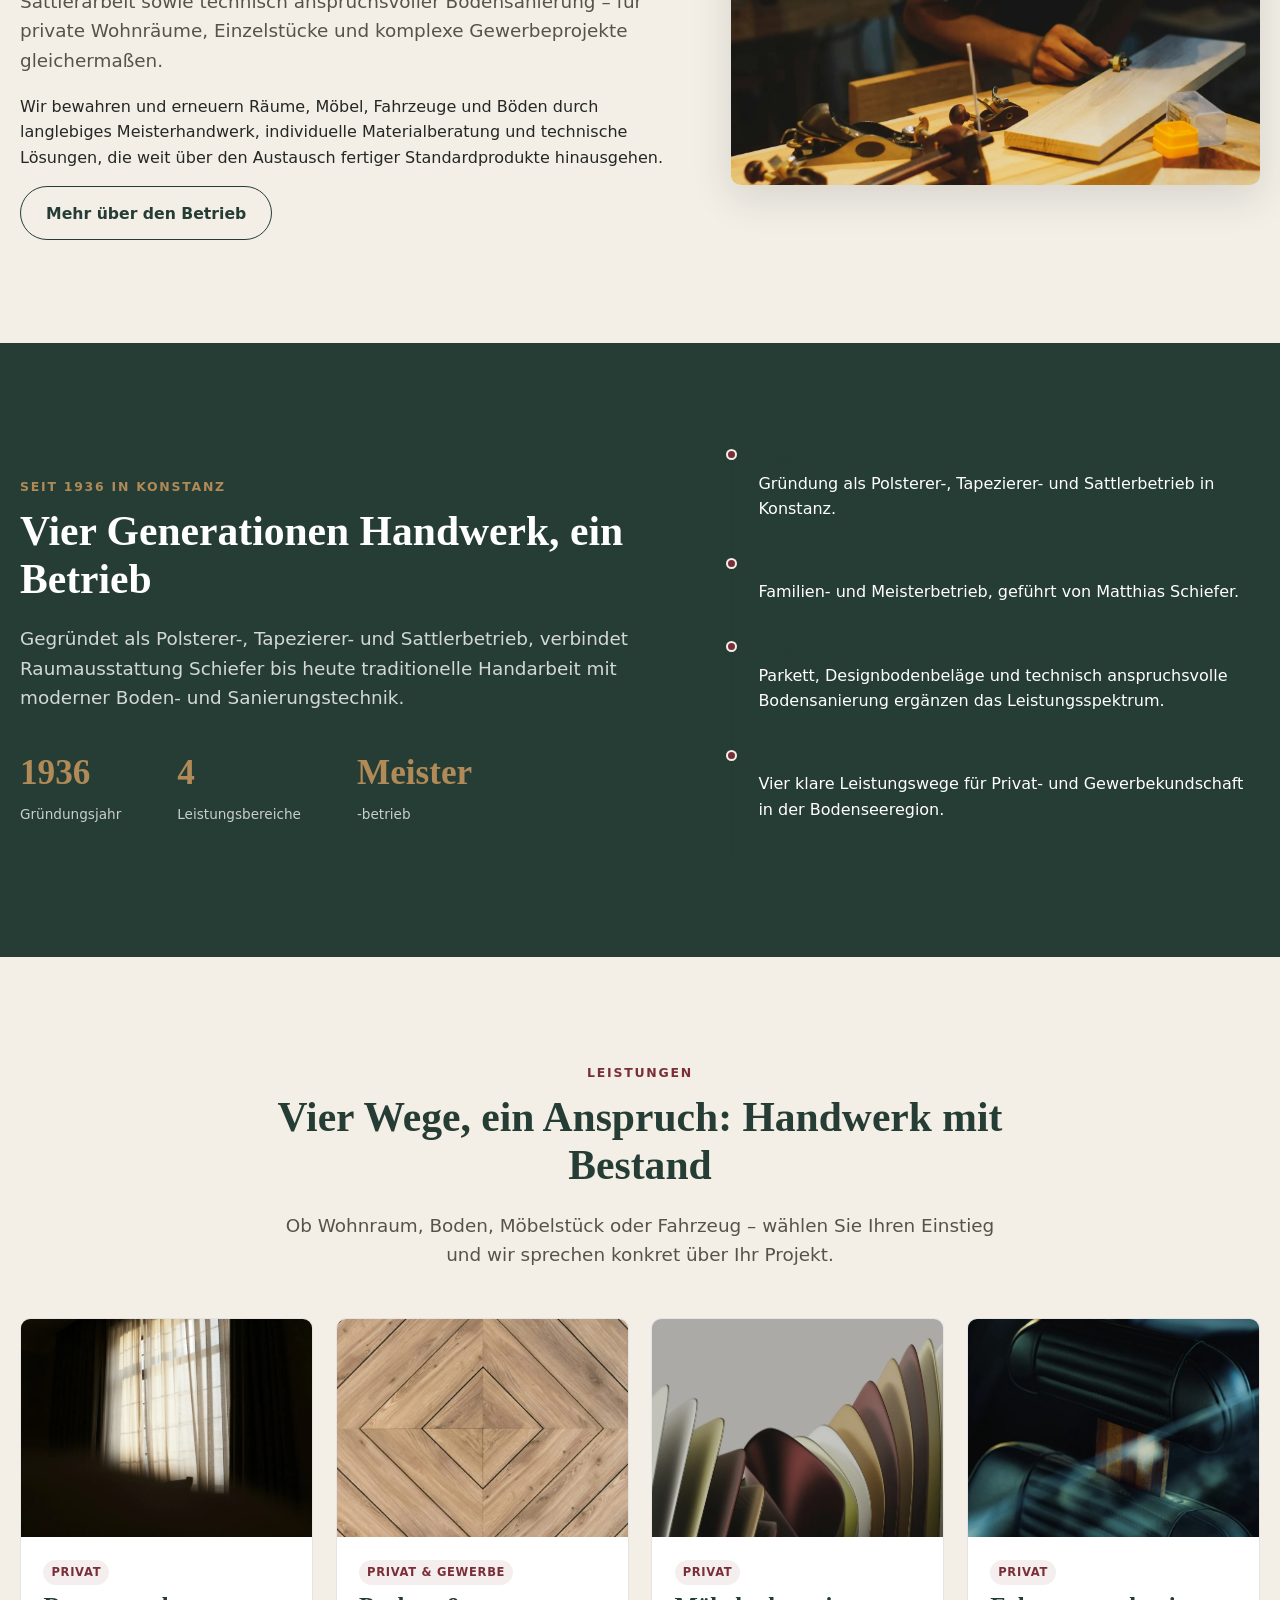
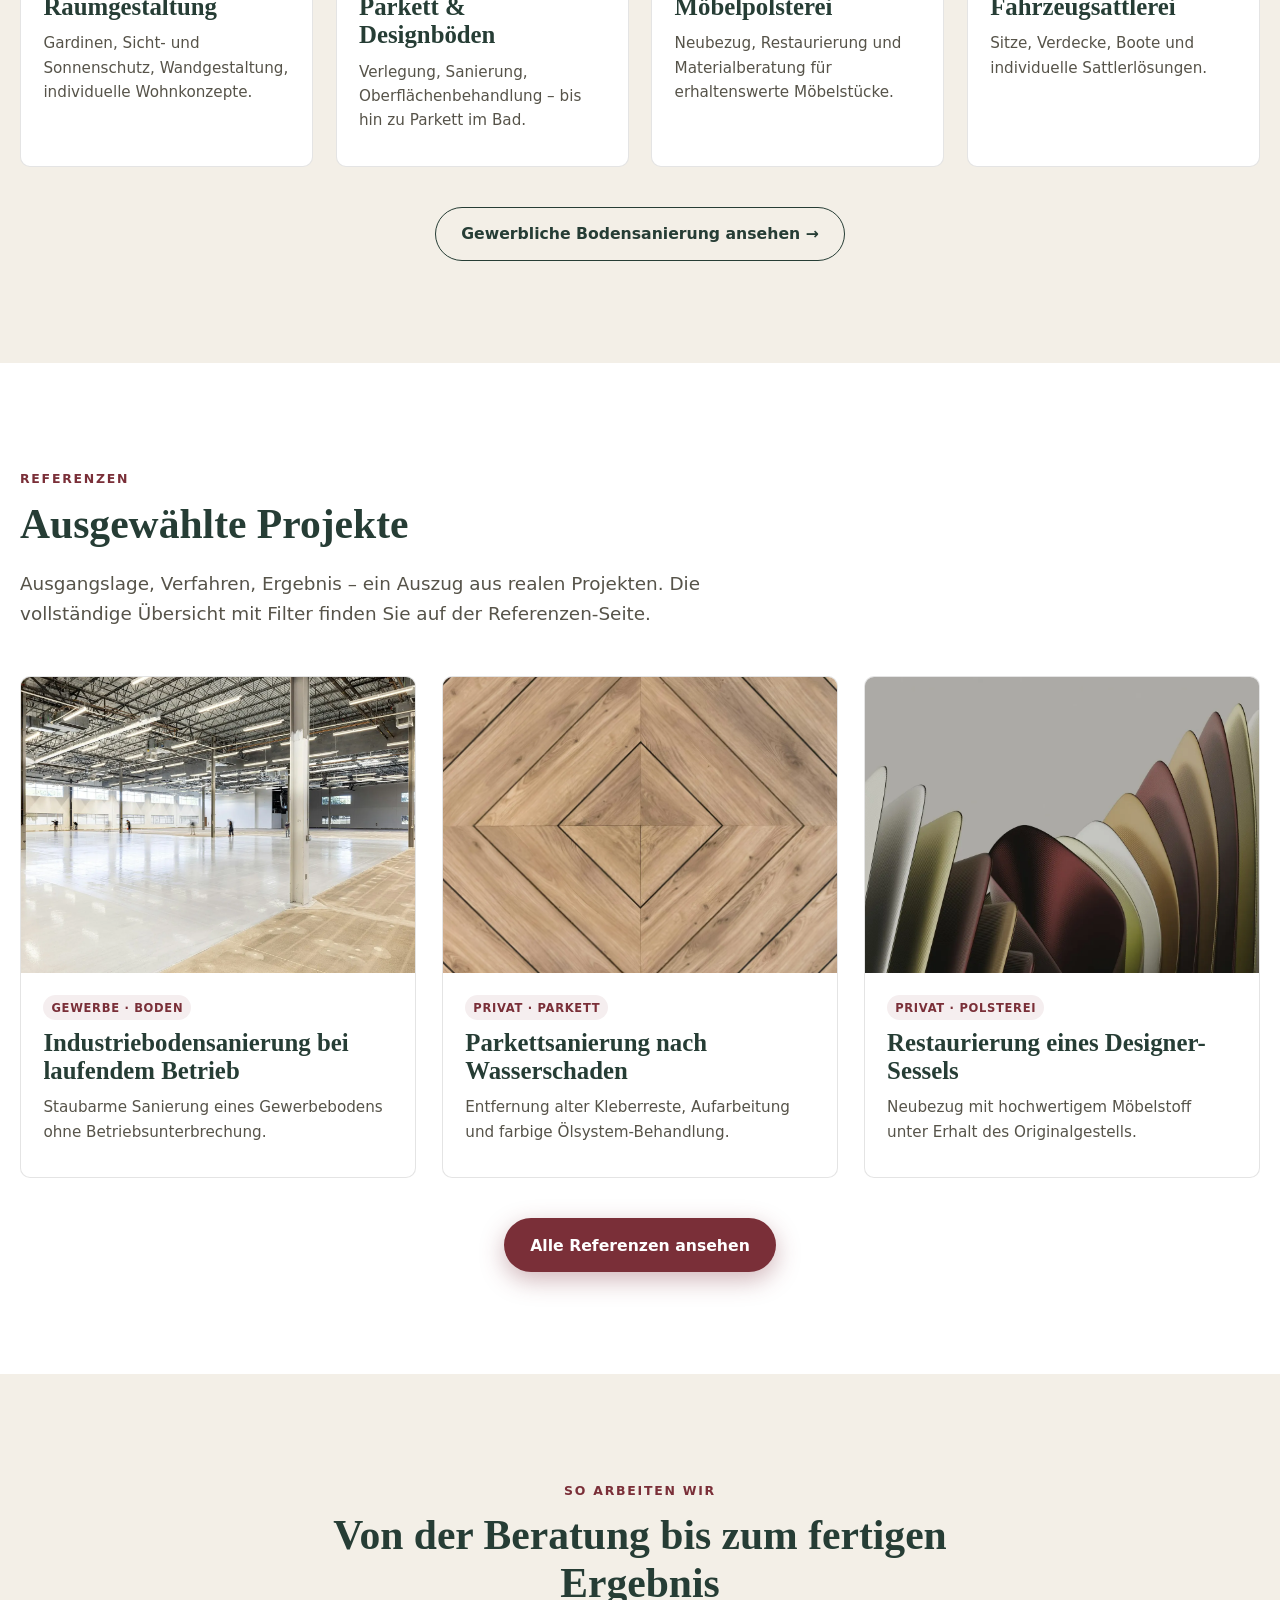
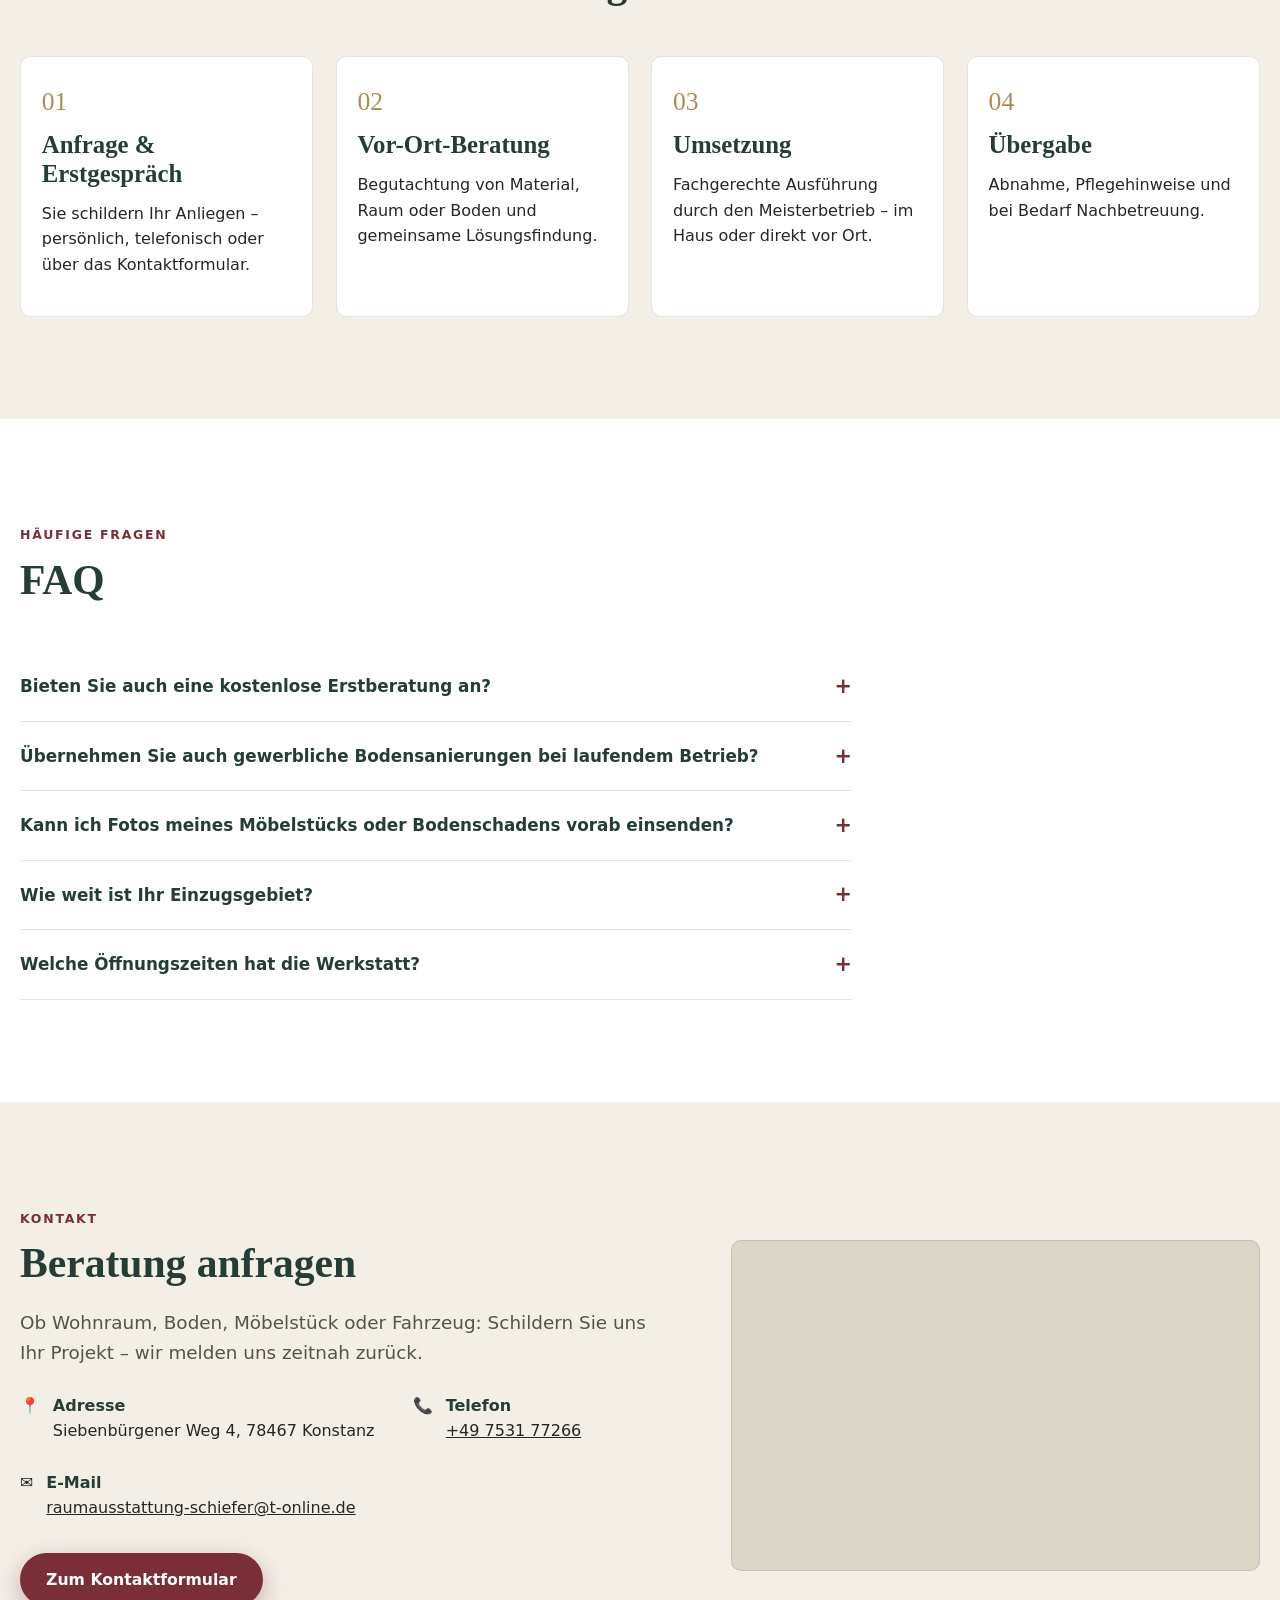
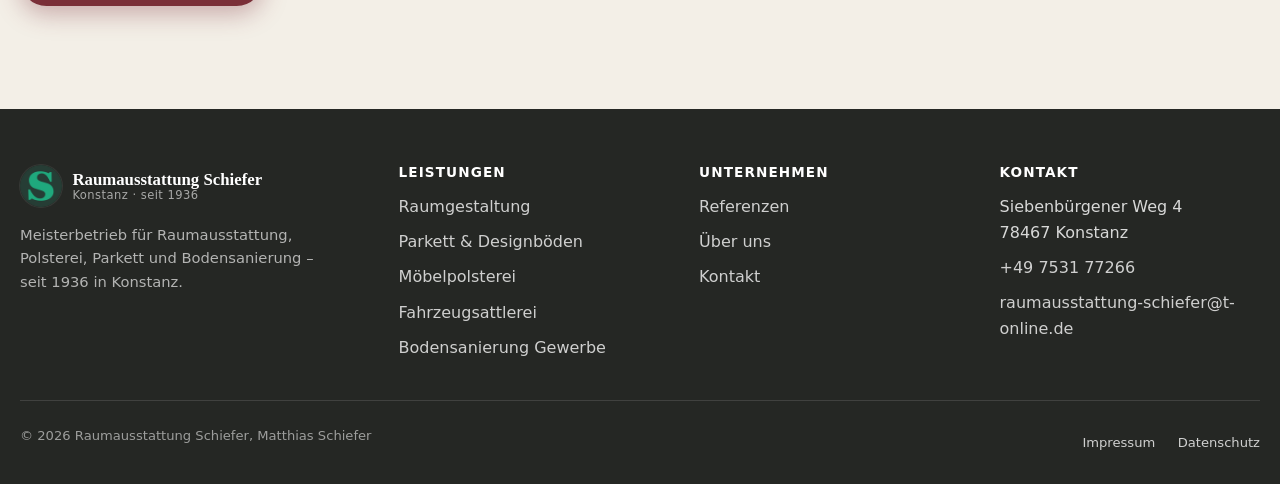
==== commit f5bfe649: "Style header CTA green, embed live Google Maps, drop breadcrumbs - Header "Beratung anfragen" button" ====
--- a/index.html
+++ b/index.html
@@ -339,12 +339,12 @@
         <a class="btn btn-primary" href="kontakt.html">Zum Kontaktformular</a>
       </div>
       <div class="map-frame">
-        <!-- Google Maps: PLATZHALTER – benötigt Google Maps API-Key des Kunden -->
-        <div class="map-fallback">
-          <strong>Karte lädt nach Zustimmung</strong>
-          <p style="margin:0;">Google Maps benötigt einen API-Key. Bitte YOUR_GOOGLE_MAPS_API_KEY in kontakt.html ergänzen.</p>
-          <a class="btn btn-secondary" href="https://www.google.com/maps/search/?api=1&query=Raumausstattung+Schiefer+Siebenb%C3%BCrgener+Weg+4+78467+Konstanz" target="_blank" rel="noopener">In Google Maps öffnen</a>
-        </div>
+        <iframe
+          src="https://www.google.com/maps?q=Raumausstattung+Schiefer,+Siebenb%C3%BCrgener+Weg+4,+78467+Konstanz&output=embed"
+          loading="lazy"
+          referrerpolicy="no-referrer-when-downgrade"
+          title="Anfahrt: Raumausstattung Schiefer, Siebenbürgener Weg 4, 78467 Konstanz"
+          aria-label="Interaktive Karte mit dem Standort von Raumausstattung Schiefer"></iframe>
       </div>
     </div>
   </section>
--- a/css/style.css
+++ b/css/style.css
@@ -287,6 +287,13 @@
 .nav-dropdown-panel a::after { display: none; }
 
 .nav-cta { flex-shrink: 0; }
+.nav-cta .btn-primary {
+  background: var(--color-wald);
+  color: #fff;
+  font-size: 0.85rem;
+  box-shadow: 0 8px 20px rgba(38, 61, 53, 0.35);
+}
+.nav-cta .btn-primary:hover { background: #32544a; }
 
 .nav-toggle {
   display: none;
@@ -693,9 +700,6 @@
   position: absolute; width: 1px; height: 1px; padding: 0; margin: -1px;
   overflow: hidden; clip: rect(0,0,0,0); white-space: nowrap; border: 0;
 }
-.breadcrumbs { font-size: 0.85rem; color: var(--color-text-muted); margin-bottom: 1.2rem; }
-.breadcrumbs a { text-decoration: none; color: var(--color-text-muted); }
-.breadcrumbs a:hover { color: var(--color-bordeaux); }
 
 .page-hero {
   padding: clamp(3rem, 8vw, 5rem) 0 2.5rem;
